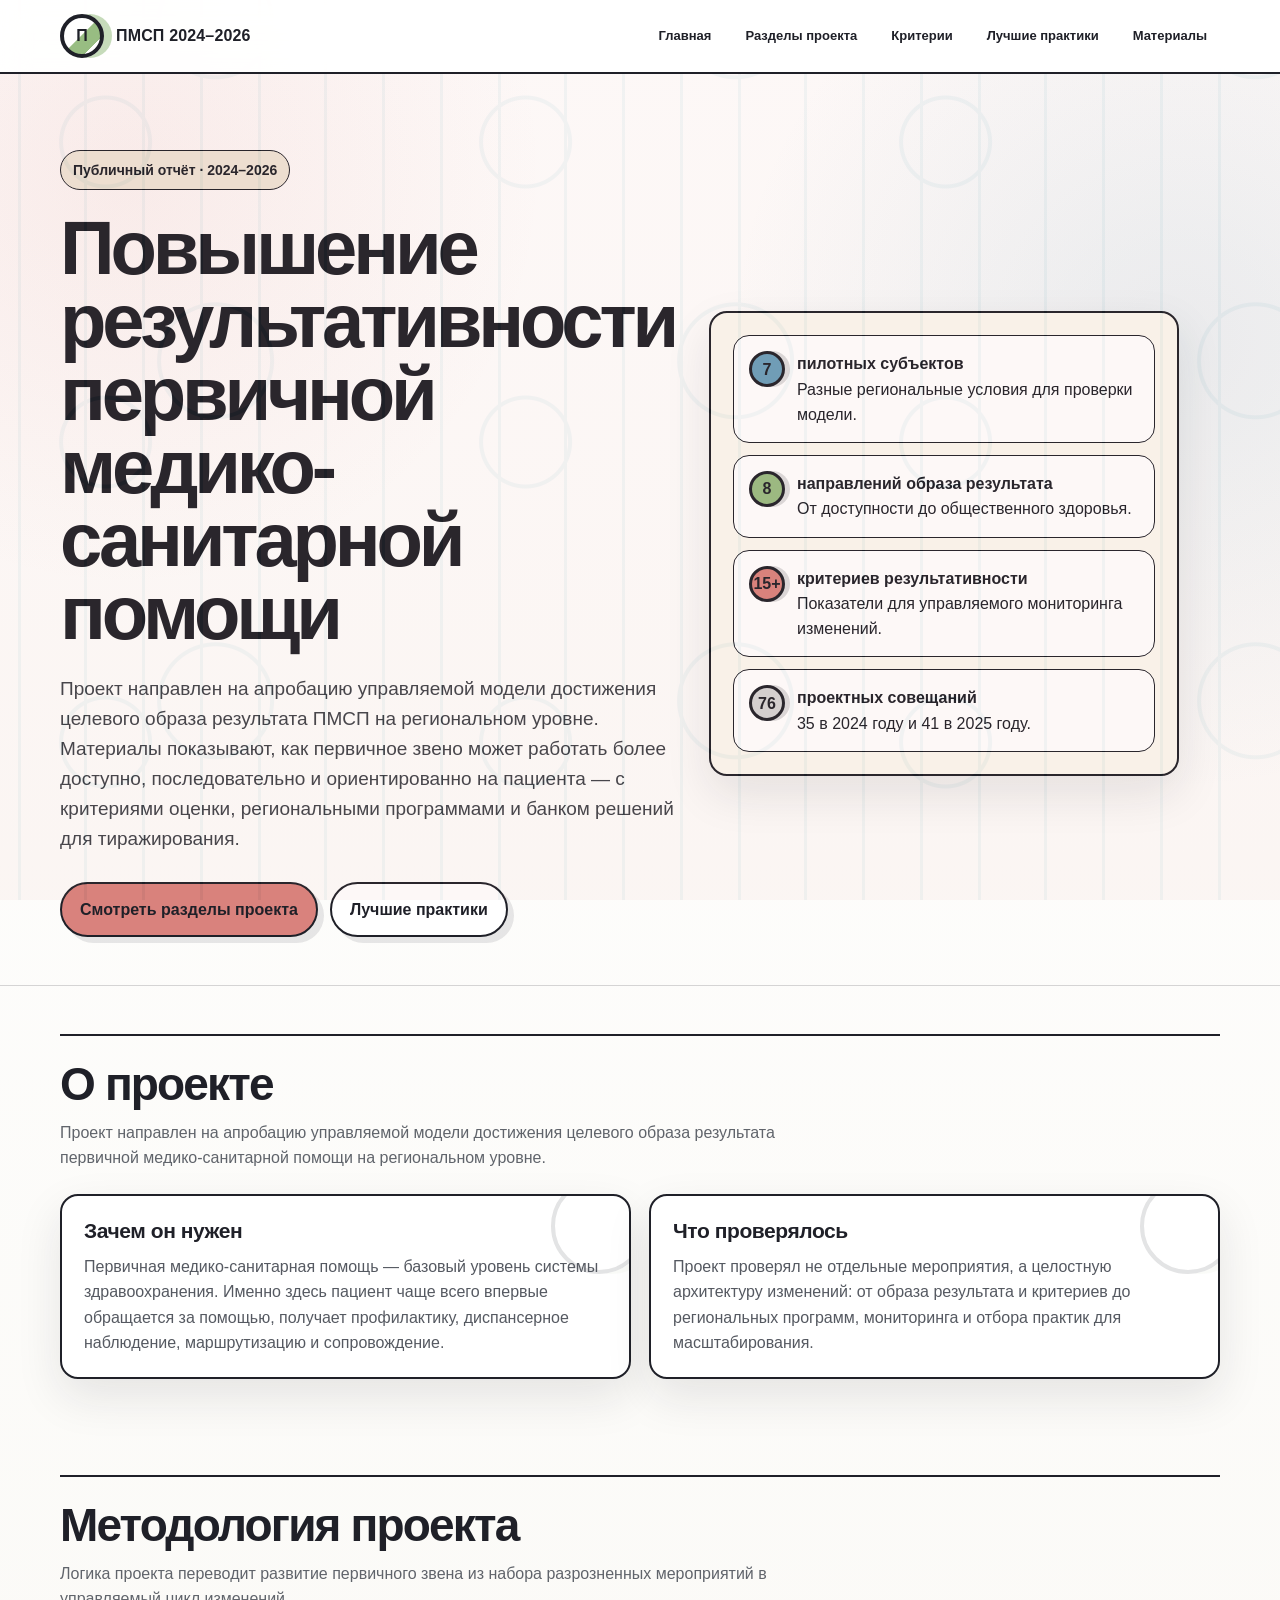
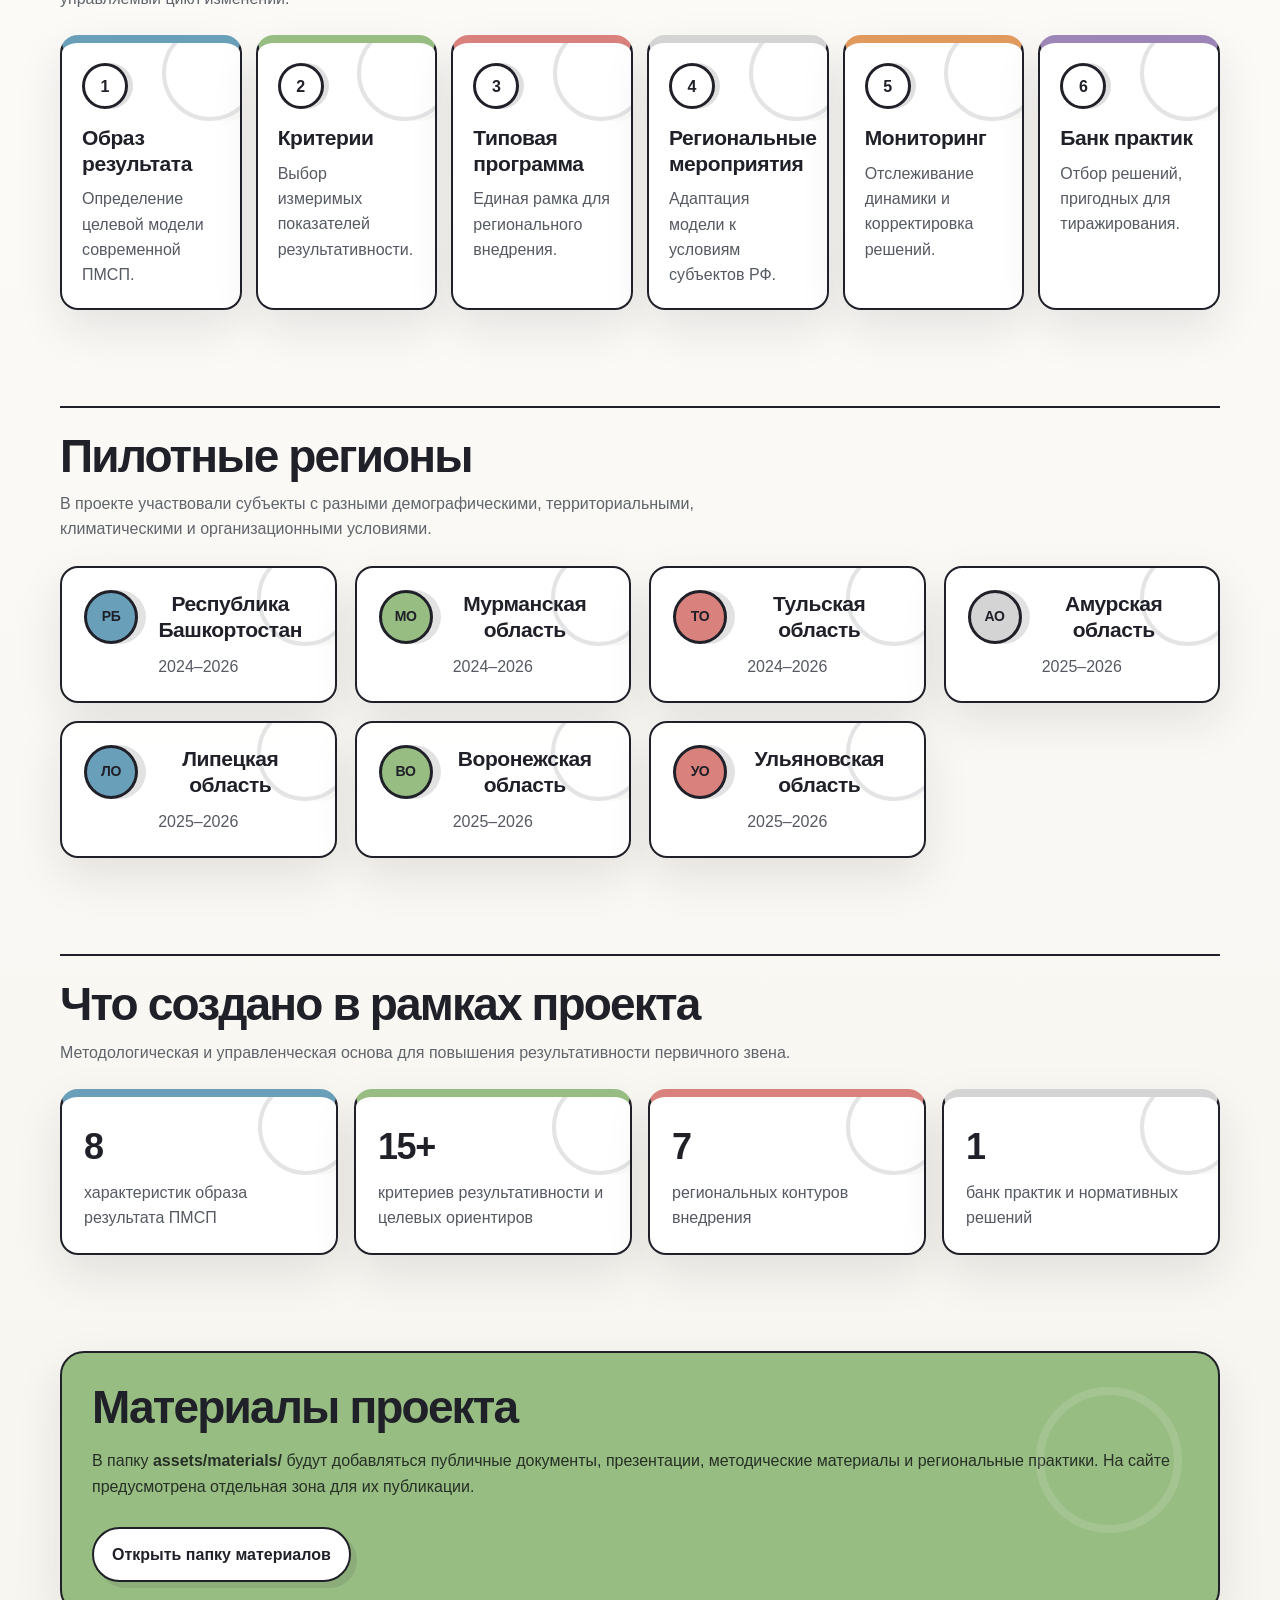
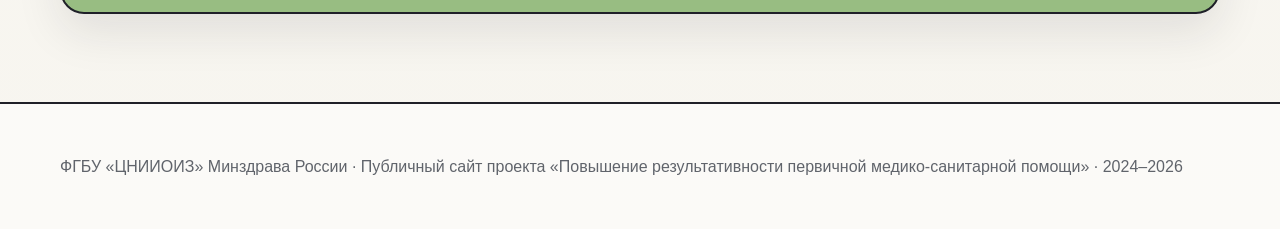
==== index.html @ 2daf894c "Add result image definition page" ====
<!doctype html>
<html lang="ru">
<head>
<meta charset="utf-8">
<meta name="viewport" content="width=device-width, initial-scale=1">
<title>Повышение результативности ПМСП</title>
<link rel="stylesheet" href="style.css?v=20260705-1422">
</head>
<body>
<header class="top"><div class="container nav"><a class="brand" href="index.html"><span>П</span><span>ПМСП 2024–2026</span></a><nav class="menu"><a href="index.html">Главная</a><a href="part1.html">Разделы проекта</a><a href="criteria.html">Критерии</a><a href="best-practices.html">Лучшие практики</a><a href="index.html#materials">Материалы</a></nav></div></header>
<main>
<section class="hero" id="top"><div class="container hero-grid"><div><div class="eyebrow">Публичный отчёт · 2024–2026</div><h1>Повышение результативности первичной медико-санитарной помощи</h1><p class="lead">Проект направлен на апробацию управляемой модели достижения целевого образа результата ПМСП на региональном уровне. Материалы показывают, как первичное звено может работать более доступно, последовательно и ориентированно на пациента — с критериями оценки, региональными программами и банком решений для тиражирования.</p><div class="actions"><a class="btn primary" href="part1.html">Смотреть разделы проекта</a><a class="btn" href="best-practices.html">Лучшие практики</a></div></div><aside class="panel"><ul class="facts"><li><span class="badge">7</span><span><b>пилотных субъектов</b><br>Разные региональные условия для проверки модели.</span></li><li><span class="badge">8</span><span><b>направлений образа результата</b><br>От доступности до общественного здоровья.</span></li><li><span class="badge">15+</span><span><b>критериев результативности</b><br>Показатели для управляемого мониторинга изменений.</span></li><li><span class="badge">76</span><span><b>проектных совещаний</b><br>35 в 2024 году и 41 в 2025 году.</span></li></ul></aside></div></section>
<section id="about"><div class="container"><div class="head"><div><h2>О проекте</h2><p class="sub">Проект направлен на апробацию управляемой модели достижения целевого образа результата первичной медико-санитарной помощи на региональном уровне.</p></div></div><div class="grid two"><article class="card"><h3>Зачем он нужен</h3><p>Первичная медико-санитарная помощь — базовый уровень системы здравоохранения. Именно здесь пациент чаще всего впервые обращается за помощью, получает профилактику, диспансерное наблюдение, маршрутизацию и сопровождение.</p></article><article class="card"><h3>Что проверялось</h3><p>Проект проверял не отдельные мероприятия, а целостную архитектуру изменений: от образа результата и критериев до региональных программ, мониторинга и отбора практик для масштабирования.</p></article></div></div></section>
<section id="method"><div class="container"><div class="head"><div><h2>Методология проекта</h2><p class="sub">Логика проекта переводит развитие первичного звена из набора разрозненных мероприятий в управляемый цикл изменений.</p></div></div><div class="timeline"><a class="card step step-link" href="result-image.html"><h3>Образ результата</h3><p>Определение целевой модели современной ПМСП.</p></a><a class="card step step-link" href="criteria.html"><h3>Критерии</h3><p>Выбор измеримых показателей результативности.</p></a><article class="card step"><h3>Типовая программа</h3><p>Единая рамка для регионального внедрения.</p></article><article class="card step"><h3>Региональные мероприятия</h3><p>Адаптация модели к условиям субъектов РФ.</p></article><article class="card step"><h3>Мониторинг</h3><p>Отслеживание динамики и корректировка решений.</p></article><article class="card step"><h3>Банк практик</h3><p>Отбор решений, пригодных для тиражирования.</p></article></div></div></section>
<section id="regions"><div class="container"><div class="head"><div><h2>Пилотные регионы</h2><p class="sub">В проекте участвовали субъекты с разными демографическими, территориальными, климатическими и организационными условиями.</p></div></div><div class="grid four"><article class="card region"><h3><span class="crest">РБ</span>Республика Башкортостан</h3><p>2024–2026</p></article><article class="card region"><h3><span class="crest">МО</span>Мурманская область</h3><p>2024–2026</p></article><article class="card region"><h3><span class="crest">ТО</span>Тульская область</h3><p>2024–2026</p></article><article class="card region"><h3><span class="crest">АО</span>Амурская область</h3><p>2025–2026</p></article><article class="card region"><h3><span class="crest">ЛО</span>Липецкая область</h3><p>2025–2026</p></article><article class="card region"><h3><span class="crest">ВО</span>Воронежская область</h3><p>2025–2026</p></article><article class="card region"><h3><span class="crest">УО</span>Ульяновская область</h3><p>2025–2026</p></article></div></div></section>
<section id="results"><div class="container"><div class="head"><div><h2>Что создано в рамках проекта</h2><p class="sub">Методологическая и управленческая основа для повышения результативности первичного звена.</p></div></div><div class="kpi"><article class="card"><strong>8</strong><p>характеристик образа результата ПМСП</p></article><article class="card"><strong>15+</strong><p>критериев результативности и целевых ориентиров</p></article><article class="card"><strong>7</strong><p>региональных контуров внедрения</p></article><article class="card"><strong>1</strong><p>банк практик и нормативных решений</p></article></div></div></section>
<section id="materials"><div class="container"><div class="quote"><h2>Материалы проекта</h2><p>В папку <b>assets/materials/</b> будут добавляться публичные документы, презентации, методические материалы и региональные практики. На сайте предусмотрена отдельная зона для их публикации.</p><div class="actions"><a class="btn" href="assets/materials/">Открыть папку материалов</a></div></div></div></section>
</main>
<footer class="footer"><div class="container">ФГБУ «ЦНИИОИЗ» Минздрава России · Публичный сайт проекта «Повышение результативности первичной медико-санитарной помощи» · 2024–2026</div></footer>
</body>
</html>
---- style.css ----
:root{
  /* Брендбук ЦНИИОИЗ: светлая база, черный текст, акценты красный/синий/зеленый + доп. теплые цвета */
  --bg:#f7f5ef;
  --paper:#ffffff;
  --paper-warm:#fbf8f0;
  --ink:#1f2028;
  --muted:#60646b;
  --line:#1f2028;
  --soft-line:#dfd9cd;
  --red:#d9827d;
  --blue:#6a9fba;
  --green:#98bd82;
  --yellow:#e7c85c;
  --orange:#e09a5d;
  --violet:#9c85b7;
  --beige:#efe4d6;
  --gray:#d4d4d4;
  --shadow:0 18px 46px rgba(31,32,40,.10);
  --r:18px;
  --max:1160px;
}

*{box-sizing:border-box}
html{scroll-behavior:smooth}
body{
  margin:0;
  font:16px/1.58 Montserrat,Inter,Segoe UI,Roboto,Arial,sans-serif;
  color:var(--ink);
  background:
    radial-gradient(circle at 92% 10%, rgba(106,159,186,.13), transparent 28rem),
    radial-gradient(circle at 10% 5%, rgba(217,130,125,.10), transparent 26rem),
    linear-gradient(180deg,#fff 0%,var(--bg) 100%);
}

/* Фирменный паттерн: контурные элементы, вертикальные линии, цветная подложка без заливочных иконок */
body:before{
  content:"";
  position:fixed;
  inset:0;
  pointer-events:none;
  opacity:.06;
  background-image:
    repeating-linear-gradient(90deg, transparent 0 44px, var(--ink) 44px 47px, transparent 47px 58px),
    radial-gradient(circle at 18% 24%, transparent 0 42px, var(--ink) 43px 46px, transparent 47px),
    radial-gradient(circle at 78% 62%, transparent 0 54px, var(--ink) 55px 58px, transparent 59px),
    linear-gradient(var(--red),var(--red)),
    linear-gradient(var(--blue),var(--blue)),
    linear-gradient(var(--green),var(--green));
  background-size:240px 160px,420px 300px,520px 340px,96px 96px,120px 120px,100px 100px;
  background-position:40px 30px,30px 70px,330px 150px,12% 18%,82% 20%,72% 78%;
  background-repeat:repeat;
}

a{color:inherit;text-decoration:none}
.container{width:min(var(--max),calc(100% - 32px));margin:auto}

.top{
  position:sticky;
  top:0;
  z-index:10;
  background:rgba(255,255,255,.94);
  backdrop-filter:blur(14px);
  border-bottom:2px solid var(--ink);
}
.nav{display:flex;align-items:center;justify-content:space-between;gap:18px;padding:14px 0}
.brand{display:flex;align-items:center;gap:12px;font-weight:800;letter-spacing:.01em;text-transform:uppercase}
.brand span:first-child{
  width:44px;height:44px;
  border:4px solid var(--ink);
  border-radius:50%;
  background:linear-gradient(135deg,transparent 48%,var(--green) 49% 78%,transparent 79%);
  color:var(--ink);
  display:grid;place-items:center;
  font-weight:900;
  box-shadow:8px 0 0 rgba(152,189,130,.55);
}
.menu{display:flex;gap:8px;flex-wrap:wrap;justify-content:flex-end}
.menu a{
  font-size:13px;
  color:var(--ink);
  padding:9px 12px;
  border-radius:999px;
  border:1.5px solid transparent;
  font-weight:700;
}
.menu a:hover,.menu a.active{border-color:var(--ink);background:var(--beige)}

.hero{padding:76px 0 48px;border-bottom:1.5px solid rgba(31,32,40,.18)}
.hero-grid{display:grid;grid-template-columns:1.08fr .92fr;gap:34px;align-items:center}
.eyebrow{
  display:inline-flex;gap:8px;align-items:center;
  background:var(--beige);
  color:var(--ink);
  border:1.5px solid var(--ink);
  border-radius:999px;
  padding:8px 12px;
  font-weight:800;
  font-size:14px;
  margin-bottom:22px;
}
h1{
  font-size:clamp(38px,6vw,76px);
  line-height:.96;
  letter-spacing:-.055em;
  margin:0 0 24px;
  color:var(--ink);
  font-weight:850;
}
h2{
  font-size:clamp(28px,4vw,46px);
  line-height:1.08;
  letter-spacing:-.04em;
  margin:0;
  color:var(--ink);
  font-weight:850;
}
h3{font-size:21px;line-height:1.22;letter-spacing:-.02em;margin:0 0 10px;color:var(--ink);font-weight:800}
.lead{font-size:19px;color:#3f4249;max-width:780px;margin:0}
.sub{color:var(--muted);max-width:760px;margin:10px 0 0}
.actions{display:flex;gap:12px;flex-wrap:wrap;margin-top:28px}
.btn{
  display:inline-flex;align-items:center;justify-content:center;
  border-radius:999px;
  padding:13px 18px;
  font-weight:850;
  border:2px solid var(--ink);
  background:var(--paper);
  color:var(--ink);
  box-shadow:6px 6px 0 rgba(31,32,40,.10);
  transition:.18s ease;
}
.btn.primary{background:var(--red);color:var(--ink);border-color:var(--ink)}
.btn:hover{transform:translate(-1px,-1px);box-shadow:8px 8px 0 rgba(31,32,40,.14)}

.panel,.card{
  background:rgba(255,255,255,.94);
  border:2px solid var(--ink);
  border-radius:var(--r);
  box-shadow:var(--shadow);
}
.panel{padding:22px;background:var(--paper-warm)}
.facts{display:grid;gap:12px;margin:0;padding:0;list-style:none}
.facts li{
  background:var(--paper);
  border:1.5px solid var(--ink);
  border-radius:16px;
  padding:15px;
  display:flex;
  gap:12px;
}
.badge{
  width:36px;height:36px;
  border-radius:50%;
  border:3px solid var(--ink);
  background:var(--blue);
  color:var(--ink);
  font-weight:900;
  display:grid;place-items:center;
  flex:0 0 auto;
  box-shadow:5px 0 0 rgba(31,32,40,.16);
}
.facts li:nth-child(2) .badge{background:var(--green)}
.facts li:nth-child(3) .badge{background:var(--red)}
.facts li:nth-child(4) .badge{background:var(--gray)}

section{padding:48px 0;scroll-margin-top:94px}
.head{
  display:flex;
  justify-content:space-between;
  align-items:end;
  gap:22px;
  margin-bottom:24px;
  border-top:2px solid var(--ink);
  padding-top:24px;
}
.grid{display:grid;gap:18px}
.two{grid-template-columns:repeat(2,1fr)}
.three{grid-template-columns:repeat(3,1fr)}
.four{grid-template-columns:repeat(4,1fr)}
.one{grid-template-columns:1fr}
.card{padding:22px;position:relative;overflow:hidden}
.card:after{
  content:"";
  position:absolute;
  right:-18px;
  top:-18px;
  width:88px;
  height:88px;
  border-radius:50%;
  border:4px solid var(--ink);
  background:transparent;
  box-shadow:12px 0 0 rgba(152,189,130,.42);
  opacity:.12;
}
.card p{margin:0;color:#555961;position:relative;z-index:1}
.card h2,.card h3,.card strong,.card .meta,.card .list{position:relative;z-index:1}

.kpi{display:grid;grid-template-columns:repeat(4,1fr);gap:16px}
.kpi .card{border-top-width:8px;border-top-color:var(--blue)}
.kpi .card:nth-child(2){border-top-color:var(--green)}
.kpi .card:nth-child(3){border-top-color:var(--red)}
.kpi .card:nth-child(4){border-top-color:var(--gray)}
.kpi .card strong{display:block;font-size:36px;letter-spacing:-.04em;color:var(--ink);margin-bottom:4px}

.timeline{counter-reset:s;display:grid;grid-template-columns:repeat(6,1fr);gap:14px}
.step{position:relative;padding:20px;min-height:158px;border-top:8px solid var(--blue)}
.step:nth-child(2){border-top-color:var(--green)}
.step:nth-child(3){border-top-color:var(--red)}
.step:nth-child(4){border-top-color:var(--gray)}
.step:nth-child(5){border-top-color:var(--orange)}
.step:nth-child(6){border-top-color:var(--violet)}
.step:before{
  counter-increment:s;
  content:counter(s);
  width:40px;height:40px;
  border-radius:50%;
  border:3px solid var(--ink);
  background:#fff;
  color:var(--ink);
  font-weight:900;
  display:grid;place-items:center;
  margin-bottom:16px;
  box-shadow:5px 0 0 rgba(31,32,40,.14);
}

.section-card{min-height:255px;display:flex;flex-direction:column;justify-content:space-between}
.num{
  width:42px;height:42px;
  border-radius:50%;
  border:3px solid var(--ink);
  background:var(--blue);
  color:var(--ink);
  font-weight:900;
  display:grid;place-items:center;
  margin-bottom:14px;
  box-shadow:5px 0 0 rgba(31,32,40,.14);
}
.section-card:nth-child(4n+2) .num{background:var(--green)}
.section-card:nth-child(4n+3) .num{background:var(--red)}
.section-card:nth-child(4n+4) .num{background:var(--gray)}

.pill{display:inline-flex;background:var(--beige);color:var(--ink);border-radius:999px;padding:6px 10px;font-size:13px;font-weight:800;margin-bottom:12px;border:1.5px solid var(--ink)}
.region{text-align:center;border-radius:18px}
.crest{
  width:72px;height:72px;margin:0 auto 12px;
  border-radius:50%;
  background:#fff;
  border:3px solid var(--ink);
  display:grid;place-items:center;
  font-weight:900;color:var(--ink);
  box-shadow:8px 0 0 rgba(31,32,40,.13);
}
.region:nth-child(4n+1) .crest{background:var(--blue)}
.region:nth-child(4n+2) .crest{background:var(--green)}
.region:nth-child(4n+3) .crest{background:var(--red)}
.region:nth-child(4n+4) .crest{background:var(--gray)}

.practice{border-left:8px solid var(--blue)}
.practice:nth-child(4n+2){border-left-color:var(--green)}
.practice:nth-child(4n+3){border-left-color:var(--red)}
.practice:nth-child(4n+4){border-left-color:var(--gray)}
.practice .meta{color:var(--ink);font-weight:850;margin-bottom:8px;text-transform:uppercase;font-size:13px;letter-spacing:.03em}
.list{margin:14px 0 0;padding:0;list-style:none;display:grid;gap:9px}
.list li{position:relative;padding-left:24px;color:#42464d}
.list li:before{
  content:"";
  position:absolute;left:0;top:.55em;
  width:10px;height:10px;
  border:2px solid var(--ink);
  border-radius:999px;
  background:var(--blue);
  box-shadow:3px 0 0 rgba(31,32,40,.10);
}
.list li:nth-child(4n+2):before{background:var(--green)}
.list li:nth-child(4n+3):before{background:var(--red)}
.list li:nth-child(4n+4):before{background:var(--yellow)}
.quote{
  background:var(--green);
  color:white;
  border-radius:24px;
  padding:30px;
  box-shadow:var(--shadow);
  border:2px solid var(--ink);
  position:relative;
  overflow:hidden;
}
.quote:after{
  content:"";
  position:absolute;
  right:36px;
  top:34px;
  width:130px;
  height:130px;
  border-radius:50%;
  border:8px solid #fff;
  opacity:.12;
  box-shadow:30px 0 0 var(--green);
}
.quote h2{color:var(--ink)}.quote p{color:#263026}.quote .btn{background:#fff;color:var(--ink)}
.footer{padding:50px 0;color:var(--muted);border-top:2px solid var(--ink);margin-top:40px;background:rgba(255,255,255,.54)}
.materials{border-style:dashed;background:rgba(255,255,255,.82)}

@media(max-width:980px){
  .hero-grid,.two,.three,.four{grid-template-columns:1fr 1fr}
  .kpi{grid-template-columns:1fr 1fr}
  .timeline{grid-template-columns:1fr 1fr 1fr}
  .menu{display:none}
}
@media(max-width:640px){
  .container{width:min(100% - 24px,var(--max))}
  .hero{padding:40px 0 24px}
  .hero-grid,.two,.three,.four,.kpi,.timeline{grid-template-columns:1fr}
  .card,.panel{border-radius:16px;padding:18px}
  .head{display:block}
  .btn{width:100%}
  .crest{width:64px;height:64px}
}

/* Страницы разделов проекта */
.section-toc h3{margin-bottom:14px}
.section-toc .list a{text-decoration:underline;text-decoration-thickness:1px;text-underline-offset:3px}
.section-page-hero .panel{align-self:stretch}
.metric-card .num{margin-bottom:16px}
a.section-card{display:flex;color:inherit;transition:.18s ease}
a.section-card:hover{transform:translate(-2px,-2px);box-shadow:10px 10px 0 rgba(31,32,40,.12), var(--shadow)}
a.section-card:focus-visible,.btn:focus-visible,.menu a:focus-visible{outline:4px solid var(--blue);outline-offset:3px}

.section-page-hero .hero-grid{grid-template-columns:1fr}
.region h3{display:flex;align-items:center;justify-content:center;gap:10px}.region .crest{margin:0 0 0 0;width:54px;height:54px;font-size:14px;flex:0 0 auto}.region p{clear:both}


.step-link,.metric-link{color:inherit;text-decoration:none;display:block}
.step-link:hover,.metric-link:hover{transform:translate(-2px,-2px);box-shadow:10px 10px 0 rgba(31,32,40,.12), var(--shadow)}
.step-link:focus-visible,.metric-link:focus-visible{outline:4px solid var(--blue);outline-offset:3px}
.criteria-index{list-style:none;margin:0;padding:0;display:grid;gap:10px}
.criteria-index a{display:flex;gap:12px;align-items:flex-start;color:var(--ink);text-decoration:none;border:1.5px solid var(--ink);border-radius:14px;padding:12px 14px;background:rgba(255,255,255,.66)}
.criteria-index a:hover{background:var(--paper-warm)}
.criteria-index span,.method-num{display:inline-grid;place-items:center;min-width:48px;height:34px;border:2px solid var(--ink);border-radius:999px;background:var(--blue);font-weight:900;color:var(--ink)}
.method-card{scroll-margin-top:104px}
.method-card h3{padding-right:90px}
.method-card dl{display:grid;gap:10px;margin:16px 0 0;position:relative;z-index:1}
.method-card dt{font-weight:900;color:var(--ink)}
.method-card dd{margin:0;color:#555961}
.method-note{margin-top:16px;padding:14px;border:1.5px dashed var(--ink);border-radius:14px;background:rgba(255,255,255,.62);color:#555961;position:relative;z-index:1}

.measure-list{display:grid;gap:12px}
.measure{--measure-color:var(--blue);border:1.5px solid rgba(32,37,45,.16);border-radius:18px;background:rgba(255,255,255,.82);overflow:hidden;box-shadow:0 8px 22px rgba(31,32,40,.05)}
.measure:nth-child(6n+1){--measure-color:var(--blue)}
.measure:nth-child(6n+2){--measure-color:var(--green)}
.measure:nth-child(6n+3){--measure-color:var(--red)}
.measure:nth-child(6n+4){--measure-color:var(--yellow)}
.measure:nth-child(6n+5){--measure-color:var(--orange)}
.measure:nth-child(6n+6){--measure-color:var(--violet)}
.measure summary{cursor:pointer;list-style:none;display:block;padding:18px 56px 18px 22px;font-weight:950;font-size:18px;line-height:1.35;color:#20252d;position:relative;background:linear-gradient(90deg,color-mix(in srgb,var(--measure-color) 18%,transparent),rgba(255,255,255,0) 72%)}
.measure summary::marker{content:""}
.measure summary::-webkit-details-marker{display:none}
.measure summary:after{content:"+";position:absolute;right:18px;top:50%;transform:translateY(-50%);width:28px;height:28px;border:2px solid var(--ink);border-radius:999px;background:var(--measure-color);color:var(--ink);display:grid;place-items:center;font-weight:950;line-height:1}
.measure[open] summary:after{content:"−"}
.measure .list{padding:2px 18px 18px 34px;margin-top:0;gap:10px}
.measure .list li{padding-left:34px}
.measure .list li:before{content:"";left:0;top:.48em;width:12px;height:12px;border-radius:999px;background:var(--measure-color);border:2px solid var(--ink);box-shadow:3px 0 0 rgba(31,32,40,.10)}
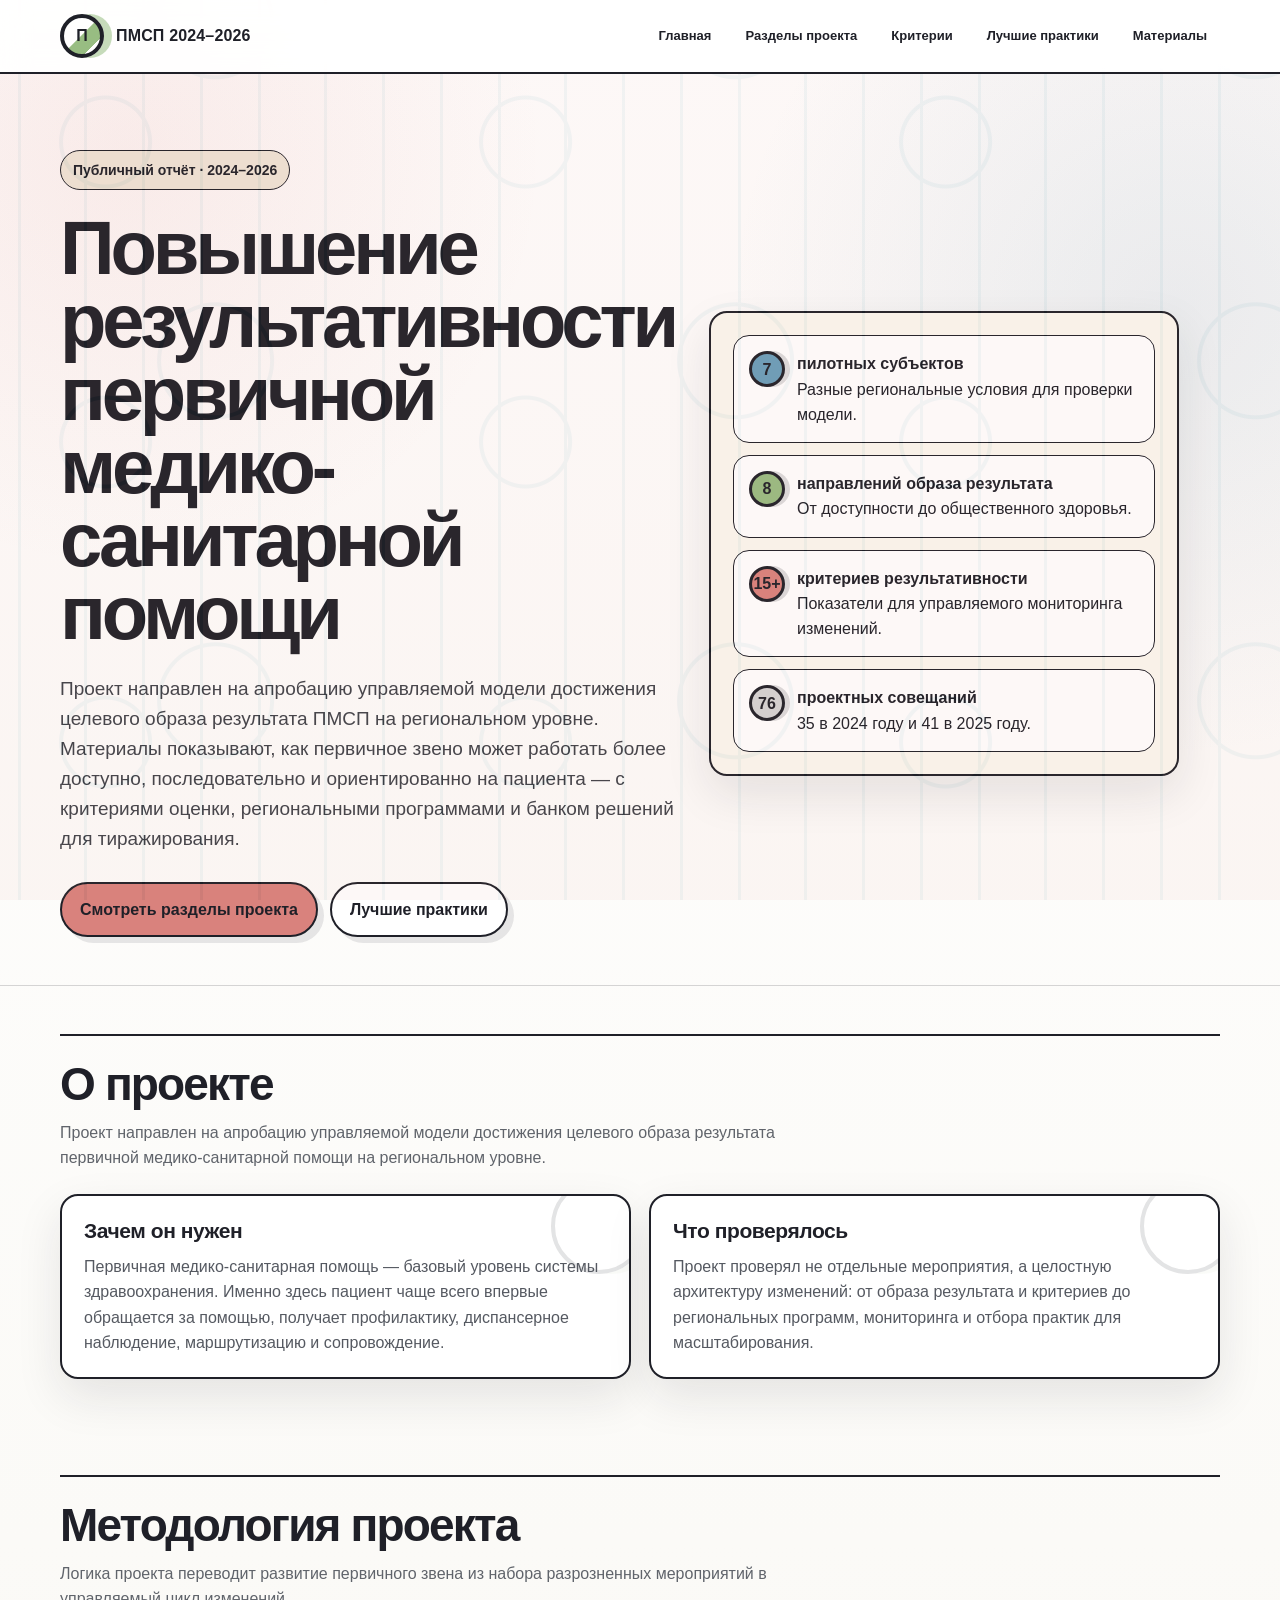
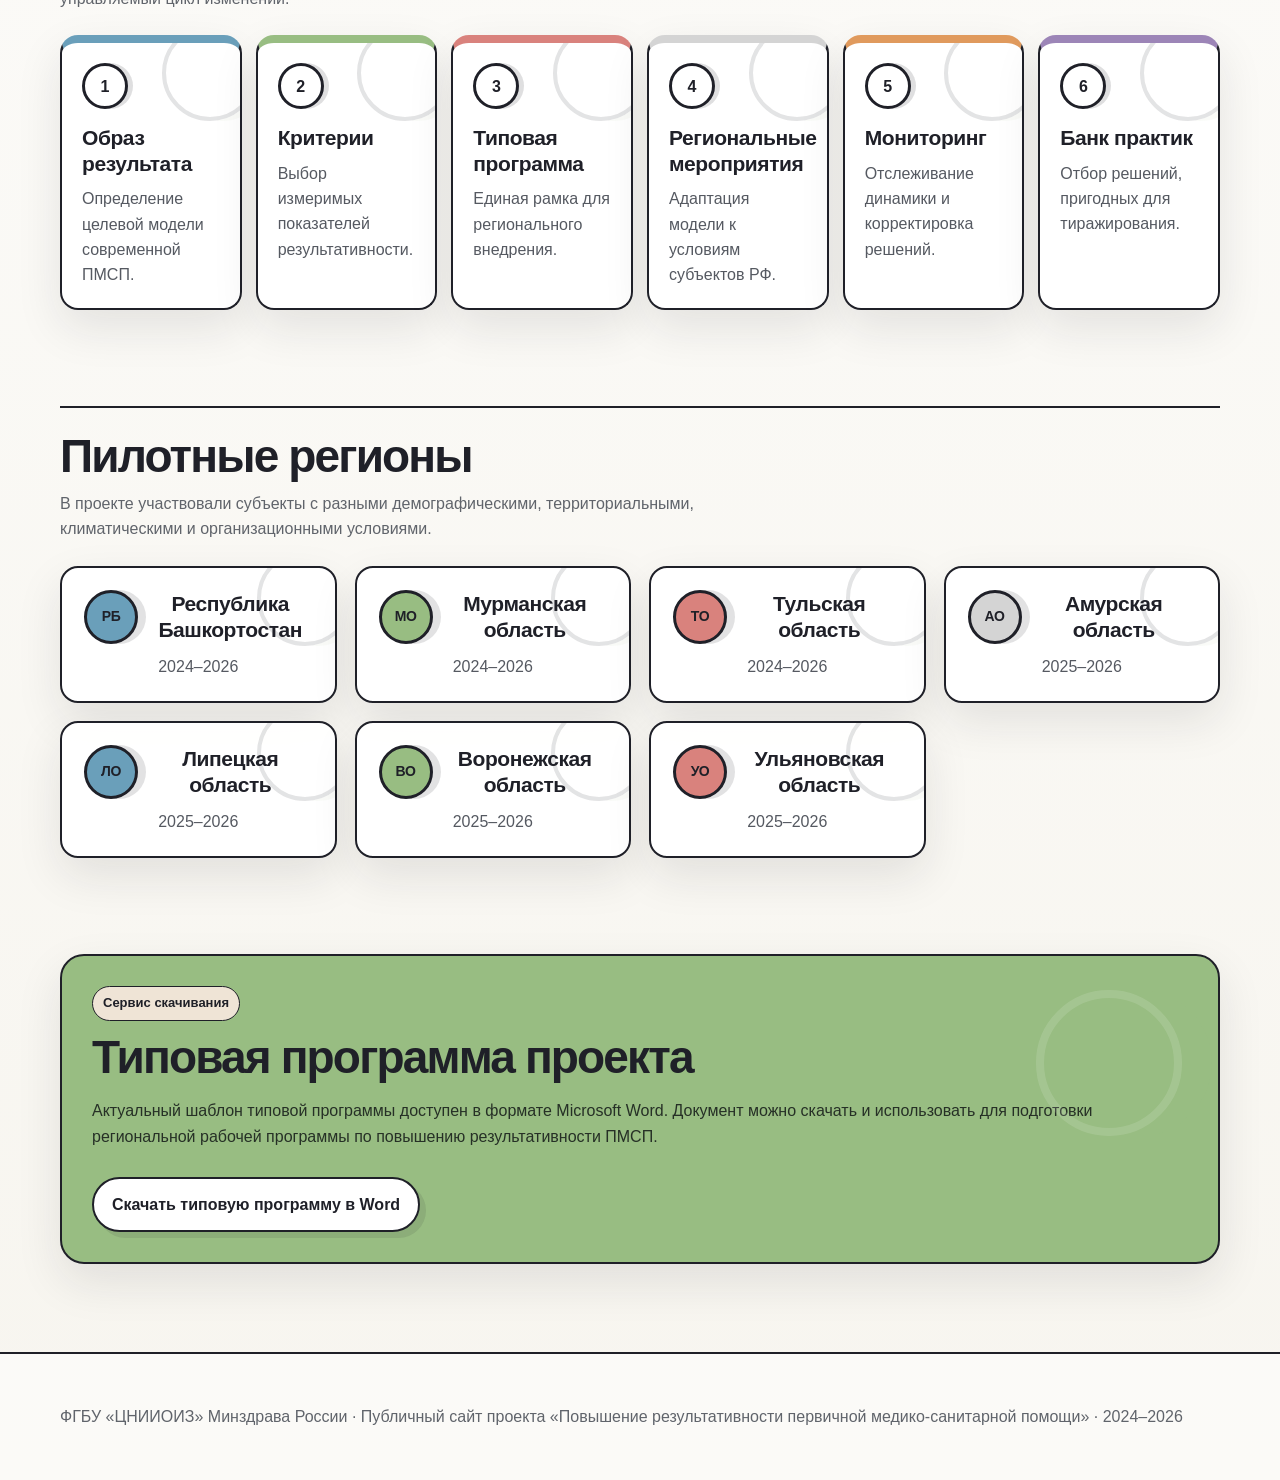
==== commit 4e9a975b: "Move typical program download to main page" ====
--- a/index.html
+++ b/index.html
@@ -11,10 +11,9 @@
 <main>
 <section class="hero" id="top"><div class="container hero-grid"><div><div class="eyebrow">Публичный отчёт · 2024–2026</div><h1>Повышение результативности первичной медико-санитарной помощи</h1><p class="lead">Проект направлен на апробацию управляемой модели достижения целевого образа результата ПМСП на региональном уровне. Материалы показывают, как первичное звено может работать более доступно, последовательно и ориентированно на пациента — с критериями оценки, региональными программами и банком решений для тиражирования.</p><div class="actions"><a class="btn primary" href="part1.html">Смотреть разделы проекта</a><a class="btn" href="best-practices.html">Лучшие практики</a></div></div><aside class="panel"><ul class="facts"><li><span class="badge">7</span><span><b>пилотных субъектов</b><br>Разные региональные условия для проверки модели.</span></li><li><span class="badge">8</span><span><b>направлений образа результата</b><br>От доступности до общественного здоровья.</span></li><li><span class="badge">15+</span><span><b>критериев результативности</b><br>Показатели для управляемого мониторинга изменений.</span></li><li><span class="badge">76</span><span><b>проектных совещаний</b><br>35 в 2024 году и 41 в 2025 году.</span></li></ul></aside></div></section>
 <section id="about"><div class="container"><div class="head"><div><h2>О проекте</h2><p class="sub">Проект направлен на апробацию управляемой модели достижения целевого образа результата первичной медико-санитарной помощи на региональном уровне.</p></div></div><div class="grid two"><article class="card"><h3>Зачем он нужен</h3><p>Первичная медико-санитарная помощь — базовый уровень системы здравоохранения. Именно здесь пациент чаще всего впервые обращается за помощью, получает профилактику, диспансерное наблюдение, маршрутизацию и сопровождение.</p></article><article class="card"><h3>Что проверялось</h3><p>Проект проверял не отдельные мероприятия, а целостную архитектуру изменений: от образа результата и критериев до региональных программ, мониторинга и отбора практик для масштабирования.</p></article></div></div></section>
-<section id="method"><div class="container"><div class="head"><div><h2>Методология проекта</h2><p class="sub">Логика проекта переводит развитие первичного звена из набора разрозненных мероприятий в управляемый цикл изменений.</p></div></div><div class="timeline"><a class="card step step-link" href="result-image.html"><h3>Образ результата</h3><p>Определение целевой модели современной ПМСП.</p></a><a class="card step step-link" href="criteria.html"><h3>Критерии</h3><p>Выбор измеримых показателей результативности.</p></a><article class="card step"><h3>Типовая программа</h3><p>Единая рамка для регионального внедрения.</p></article><article class="card step"><h3>Региональные мероприятия</h3><p>Адаптация модели к условиям субъектов РФ.</p></article><article class="card step"><h3>Мониторинг</h3><p>Отслеживание динамики и корректировка решений.</p></article><article class="card step"><h3>Банк практик</h3><p>Отбор решений, пригодных для тиражирования.</p></article></div></div></section>
+<section id="method"><div class="container"><div class="head"><div><h2>Методология проекта</h2><p class="sub">Логика проекта переводит развитие первичного звена из набора разрозненных мероприятий в управляемый цикл изменений.</p></div></div><div class="timeline"><a class="card step step-link" href="result-image.html#characteristics"><h3>Образ результата</h3><p>Определение целевой модели современной ПМСП.</p></a><a class="card step step-link" href="criteria.html"><h3>Критерии</h3><p>Выбор измеримых показателей результативности.</p></a><a class="card step step-link" href="index.html#materials"><h3>Типовая программа</h3><p>Единая рамка для регионального внедрения.</p></a><article class="card step"><h3>Региональные мероприятия</h3><p>Адаптация модели к условиям субъектов РФ.</p></article><article class="card step"><h3>Мониторинг</h3><p>Отслеживание динамики и корректировка решений.</p></article><article class="card step"><h3>Банк практик</h3><p>Отбор решений, пригодных для тиражирования.</p></article></div></div></section>
 <section id="regions"><div class="container"><div class="head"><div><h2>Пилотные регионы</h2><p class="sub">В проекте участвовали субъекты с разными демографическими, территориальными, климатическими и организационными условиями.</p></div></div><div class="grid four"><article class="card region"><h3><span class="crest">РБ</span>Республика Башкортостан</h3><p>2024–2026</p></article><article class="card region"><h3><span class="crest">МО</span>Мурманская область</h3><p>2024–2026</p></article><article class="card region"><h3><span class="crest">ТО</span>Тульская область</h3><p>2024–2026</p></article><article class="card region"><h3><span class="crest">АО</span>Амурская область</h3><p>2025–2026</p></article><article class="card region"><h3><span class="crest">ЛО</span>Липецкая область</h3><p>2025–2026</p></article><article class="card region"><h3><span class="crest">ВО</span>Воронежская область</h3><p>2025–2026</p></article><article class="card region"><h3><span class="crest">УО</span>Ульяновская область</h3><p>2025–2026</p></article></div></div></section>
-<section id="results"><div class="container"><div class="head"><div><h2>Что создано в рамках проекта</h2><p class="sub">Методологическая и управленческая основа для повышения результативности первичного звена.</p></div></div><div class="kpi"><article class="card"><strong>8</strong><p>характеристик образа результата ПМСП</p></article><article class="card"><strong>15+</strong><p>критериев результативности и целевых ориентиров</p></article><article class="card"><strong>7</strong><p>региональных контуров внедрения</p></article><article class="card"><strong>1</strong><p>банк практик и нормативных решений</p></article></div></div></section>
-<section id="materials"><div class="container"><div class="quote"><h2>Материалы проекта</h2><p>В папку <b>assets/materials/</b> будут добавляться публичные документы, презентации, методические материалы и региональные практики. На сайте предусмотрена отдельная зона для их публикации.</p><div class="actions"><a class="btn" href="assets/materials/">Открыть папку материалов</a></div></div></div></section>
+<section id="materials"><div class="container"><div class="quote"><span class="pill">Сервис скачивания</span><h2>Типовая программа проекта</h2><p>Актуальный шаблон типовой программы доступен в формате Microsoft Word. Документ можно скачать и использовать для подготовки региональной рабочей программы по повышению результативности ПМСП.</p><div class="actions"><a class="btn primary" href="assets/materials/tipovaya-programma-pmsp.docx" download>Скачать типовую программу в Word</a></div></div></div></section>
 </main>
 <footer class="footer"><div class="container">ФГБУ «ЦНИИОИЗ» Минздрава России · Публичный сайт проекта «Повышение результативности первичной медико-санитарной помощи» · 2024–2026</div></footer>
 </body>
--- a/style.css
+++ b/style.css
@@ -359,3 +359,14 @@
 .measure .list{padding:2px 18px 18px 34px;margin-top:0;gap:10px}
 .measure .list li{padding-left:34px}
 .measure .list li:before{content:"";left:0;top:.48em;width:12px;height:12px;border-radius:999px;background:var(--measure-color);border:2px solid var(--ink);box-shadow:3px 0 0 rgba(31,32,40,.10)}
+
+#characteristics .section-card .num{position:absolute;right:18px;top:18px;min-width:42px;height:30px}
+#characteristics .section-card h3{padding-right:54px}
+
+.num-list{margin:14px 0 0;padding-left:24px;display:grid;gap:10px;color:#42464d}
+.num-list li::marker{font-weight:900;color:var(--ink)}
+.table-card{overflow:auto}
+.data-table{width:100%;border-collapse:separate;border-spacing:0;min-width:920px;font-size:14px}
+.data-table th,.data-table td{border:1px solid rgba(31,32,40,.18);padding:10px 12px;vertical-align:top;background:rgba(255,255,255,.74)}
+.data-table th{background:var(--blue);color:var(--ink);font-weight:900;text-align:left}
+.data-table tr td[colspan]{background:var(--paper-warm)}
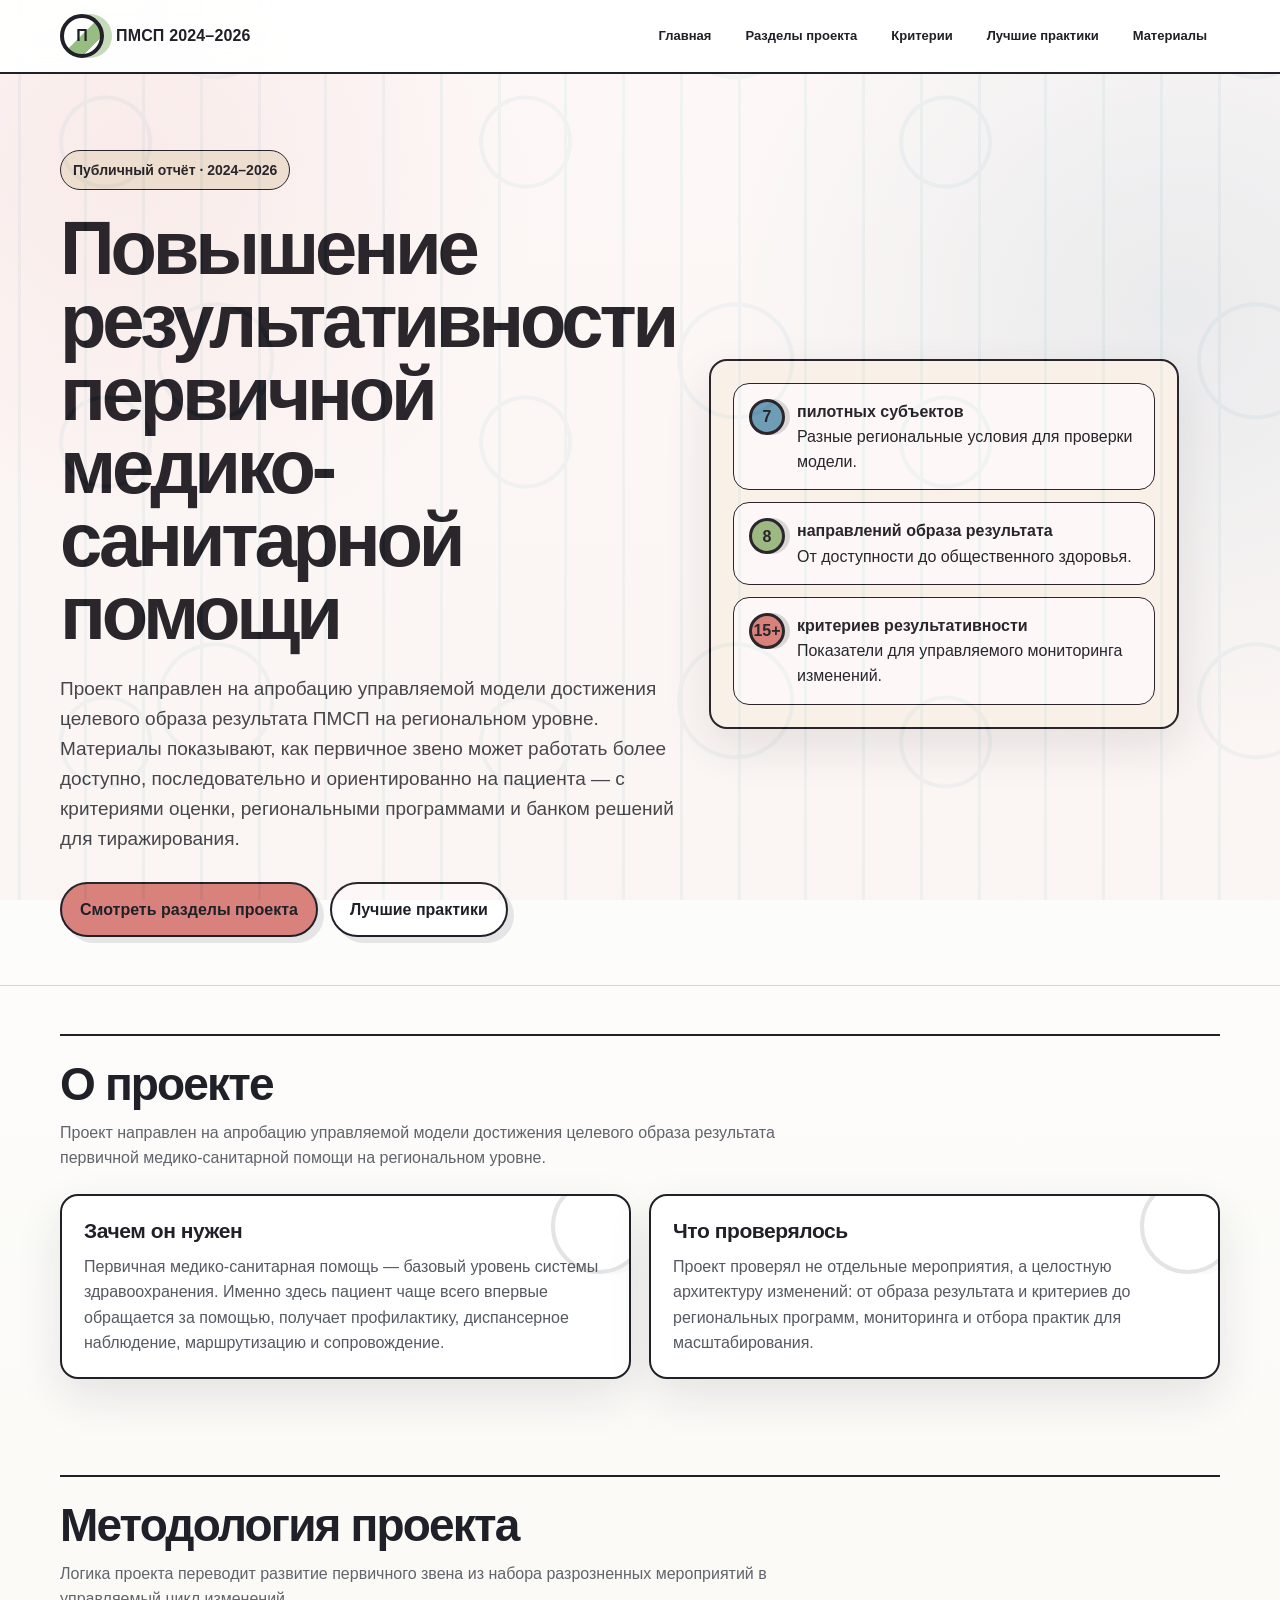
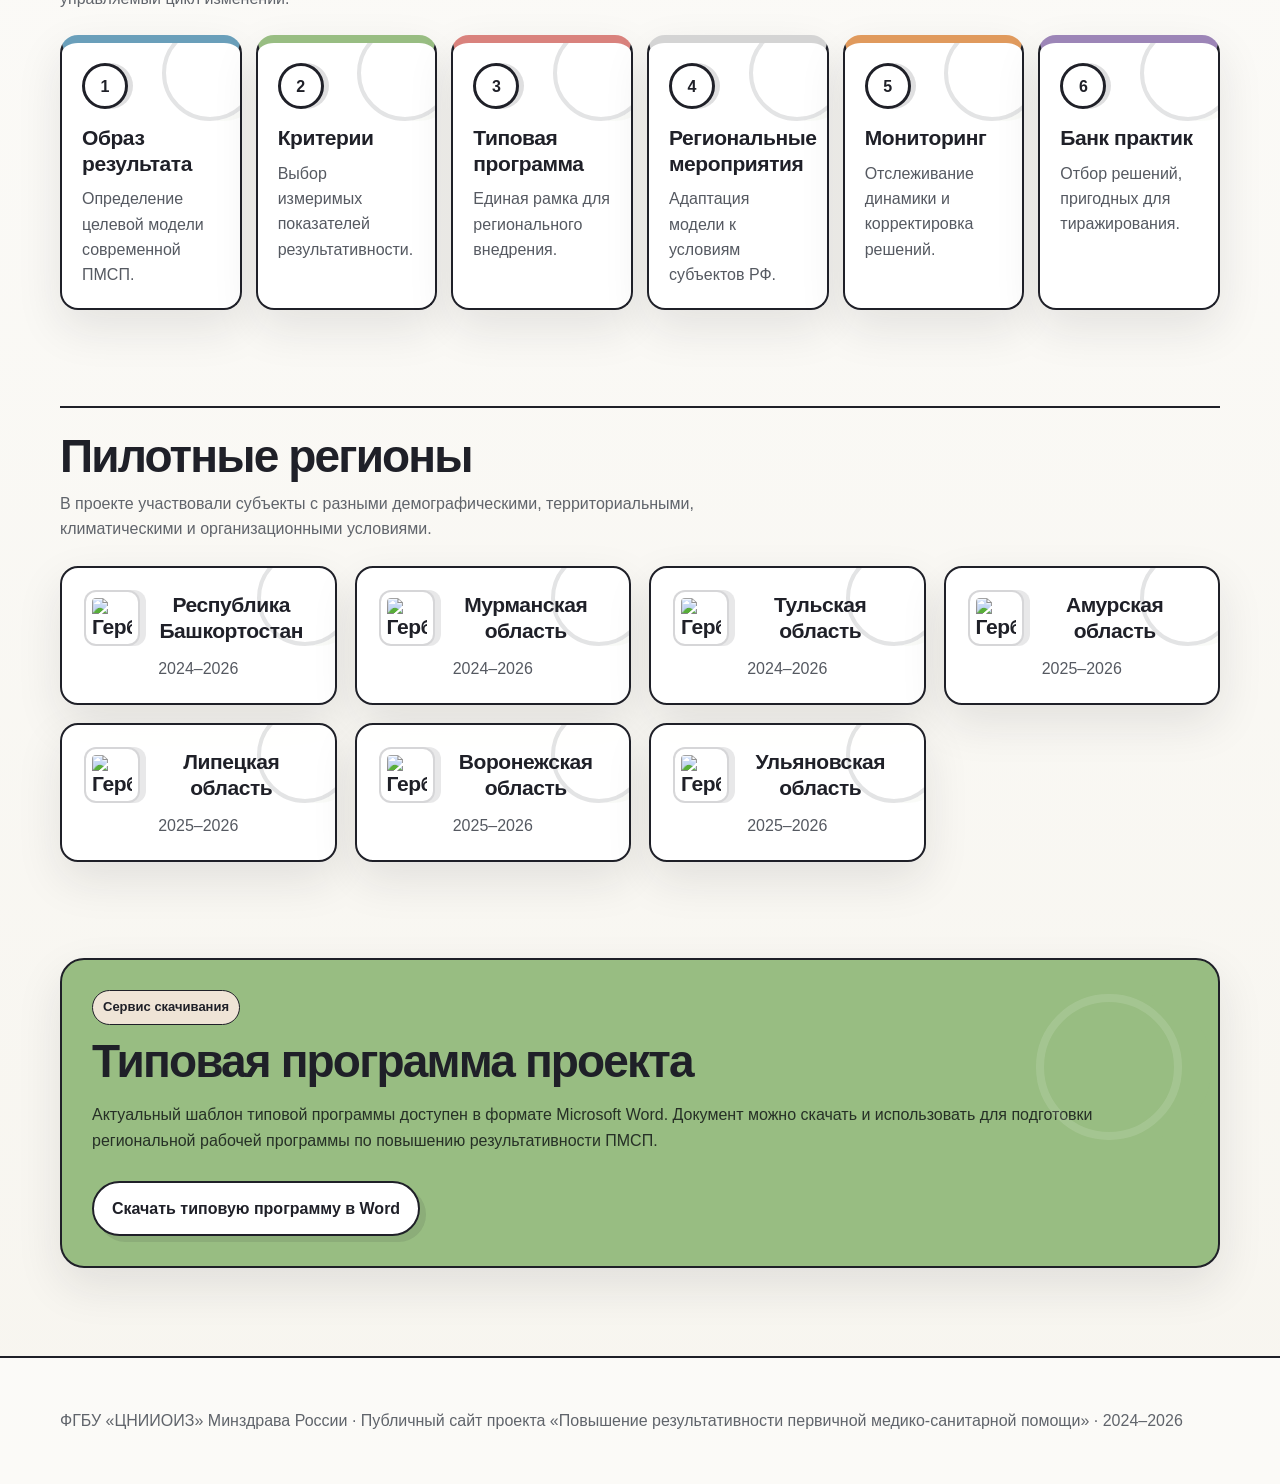
==== commit a6d2e109: "Update main page region cards" ====
--- a/index.html
+++ b/index.html
@@ -9,10 +9,10 @@
 <body>
 <header class="top"><div class="container nav"><a class="brand" href="index.html"><span>П</span><span>ПМСП 2024–2026</span></a><nav class="menu"><a href="index.html">Главная</a><a href="part1.html">Разделы проекта</a><a href="criteria.html">Критерии</a><a href="best-practices.html">Лучшие практики</a><a href="index.html#materials">Материалы</a></nav></div></header>
 <main>
-<section class="hero" id="top"><div class="container hero-grid"><div><div class="eyebrow">Публичный отчёт · 2024–2026</div><h1>Повышение результативности первичной медико-санитарной помощи</h1><p class="lead">Проект направлен на апробацию управляемой модели достижения целевого образа результата ПМСП на региональном уровне. Материалы показывают, как первичное звено может работать более доступно, последовательно и ориентированно на пациента — с критериями оценки, региональными программами и банком решений для тиражирования.</p><div class="actions"><a class="btn primary" href="part1.html">Смотреть разделы проекта</a><a class="btn" href="best-practices.html">Лучшие практики</a></div></div><aside class="panel"><ul class="facts"><li><span class="badge">7</span><span><b>пилотных субъектов</b><br>Разные региональные условия для проверки модели.</span></li><li><span class="badge">8</span><span><b>направлений образа результата</b><br>От доступности до общественного здоровья.</span></li><li><span class="badge">15+</span><span><b>критериев результативности</b><br>Показатели для управляемого мониторинга изменений.</span></li><li><span class="badge">76</span><span><b>проектных совещаний</b><br>35 в 2024 году и 41 в 2025 году.</span></li></ul></aside></div></section>
+<section class="hero" id="top"><div class="container hero-grid"><div><div class="eyebrow">Публичный отчёт · 2024–2026</div><h1>Повышение результативности первичной медико-санитарной помощи</h1><p class="lead">Проект направлен на апробацию управляемой модели достижения целевого образа результата ПМСП на региональном уровне. Материалы показывают, как первичное звено может работать более доступно, последовательно и ориентированно на пациента — с критериями оценки, региональными программами и банком решений для тиражирования.</p><div class="actions"><a class="btn primary" href="part1.html">Смотреть разделы проекта</a><a class="btn" href="best-practices.html">Лучшие практики</a></div></div><aside class="panel"><ul class="facts"><li><span class="badge">7</span><span><b>пилотных субъектов</b><br>Разные региональные условия для проверки модели.</span></li><li><span class="badge">8</span><span><b>направлений образа результата</b><br>От доступности до общественного здоровья.</span></li><li><span class="badge">15+</span><span><b>критериев результативности</b><br>Показатели для управляемого мониторинга изменений.</span></li></ul></aside></div></section>
 <section id="about"><div class="container"><div class="head"><div><h2>О проекте</h2><p class="sub">Проект направлен на апробацию управляемой модели достижения целевого образа результата первичной медико-санитарной помощи на региональном уровне.</p></div></div><div class="grid two"><article class="card"><h3>Зачем он нужен</h3><p>Первичная медико-санитарная помощь — базовый уровень системы здравоохранения. Именно здесь пациент чаще всего впервые обращается за помощью, получает профилактику, диспансерное наблюдение, маршрутизацию и сопровождение.</p></article><article class="card"><h3>Что проверялось</h3><p>Проект проверял не отдельные мероприятия, а целостную архитектуру изменений: от образа результата и критериев до региональных программ, мониторинга и отбора практик для масштабирования.</p></article></div></div></section>
 <section id="method"><div class="container"><div class="head"><div><h2>Методология проекта</h2><p class="sub">Логика проекта переводит развитие первичного звена из набора разрозненных мероприятий в управляемый цикл изменений.</p></div></div><div class="timeline"><a class="card step step-link" href="result-image.html#characteristics"><h3>Образ результата</h3><p>Определение целевой модели современной ПМСП.</p></a><a class="card step step-link" href="criteria.html"><h3>Критерии</h3><p>Выбор измеримых показателей результативности.</p></a><a class="card step step-link" href="index.html#materials"><h3>Типовая программа</h3><p>Единая рамка для регионального внедрения.</p></a><article class="card step"><h3>Региональные мероприятия</h3><p>Адаптация модели к условиям субъектов РФ.</p></article><article class="card step"><h3>Мониторинг</h3><p>Отслеживание динамики и корректировка решений.</p></article><article class="card step"><h3>Банк практик</h3><p>Отбор решений, пригодных для тиражирования.</p></article></div></div></section>
-<section id="regions"><div class="container"><div class="head"><div><h2>Пилотные регионы</h2><p class="sub">В проекте участвовали субъекты с разными демографическими, территориальными, климатическими и организационными условиями.</p></div></div><div class="grid four"><article class="card region"><h3><span class="crest">РБ</span>Республика Башкортостан</h3><p>2024–2026</p></article><article class="card region"><h3><span class="crest">МО</span>Мурманская область</h3><p>2024–2026</p></article><article class="card region"><h3><span class="crest">ТО</span>Тульская область</h3><p>2024–2026</p></article><article class="card region"><h3><span class="crest">АО</span>Амурская область</h3><p>2025–2026</p></article><article class="card region"><h3><span class="crest">ЛО</span>Липецкая область</h3><p>2025–2026</p></article><article class="card region"><h3><span class="crest">ВО</span>Воронежская область</h3><p>2025–2026</p></article><article class="card region"><h3><span class="crest">УО</span>Ульяновская область</h3><p>2025–2026</p></article></div></div></section>
+<section id="regions"><div class="container"><div class="head"><div><h2>Пилотные регионы</h2><p class="sub">В проекте участвовали субъекты с разными демографическими, территориальными, климатическими и организационными условиями.</p></div></div><div class="grid four"><article class="card region"><h3><img class="crest" src="https://commons.wikimedia.org/wiki/Special:FilePath/Coat%20of%20arms%20of%20Bashkortostan.svg" alt="Герб Республики Башкортостан">Республика Башкортостан</h3><p>2024–2026</p></article><article class="card region"><h3><img class="crest" src="https://commons.wikimedia.org/wiki/Special:FilePath/Coat%20of%20arms%20of%20Murmansk%20Oblast.svg" alt="Герб Мурманской области">Мурманская область</h3><p>2024–2026</p></article><article class="card region"><h3><img class="crest" src="https://commons.wikimedia.org/wiki/Special:FilePath/Coat%20of%20arms%20of%20Tula%20Oblast%20(large).svg" alt="Герб Тульской области">Тульская область</h3><p>2024–2026</p></article><article class="card region"><h3><img class="crest" src="https://commons.wikimedia.org/wiki/Special:FilePath/Coat%20of%20Arms%20of%20Amur%20Oblast.svg" alt="Герб Амурской области">Амурская область</h3><p>2025–2026</p></article><article class="card region"><h3><img class="crest" src="https://commons.wikimedia.org/wiki/Special:FilePath/Coat%20of%20Arms%20of%20Lipetsk%20oblast.svg" alt="Герб Липецкой области">Липецкая область</h3><p>2025–2026</p></article><article class="card region"><h3><img class="crest" src="https://commons.wikimedia.org/wiki/Special:FilePath/Coat%20of%20arms%20of%20Voronezh%20Oblast.svg" alt="Герб Воронежской области">Воронежская область</h3><p>2025–2026</p></article><article class="card region"><h3><img class="crest" src="https://commons.wikimedia.org/wiki/Special:FilePath/Coat%20of%20Arms%20of%20Ulyanovsk%20Oblast.png" alt="Герб Ульяновской области">Ульяновская область</h3><p>2025–2026</p></article></div></div></section>
 <section id="materials"><div class="container"><div class="quote"><span class="pill">Сервис скачивания</span><h2>Типовая программа проекта</h2><p>Актуальный шаблон типовой программы доступен в формате Microsoft Word. Документ можно скачать и использовать для подготовки региональной рабочей программы по повышению результативности ПМСП.</p><div class="actions"><a class="btn primary" href="assets/materials/tipovaya-programma-pmsp.docx" download>Скачать типовую программу в Word</a></div></div></div></section>
 </main>
 <footer class="footer"><div class="container">ФГБУ «ЦНИИОИЗ» Минздрава России · Публичный сайт проекта «Повышение результативности первичной медико-санитарной помощи» · 2024–2026</div></footer>
--- a/style.css
+++ b/style.css
@@ -242,18 +242,14 @@
 .pill{display:inline-flex;background:var(--beige);color:var(--ink);border-radius:999px;padding:6px 10px;font-size:13px;font-weight:800;margin-bottom:12px;border:1.5px solid var(--ink)}
 .region{text-align:center;border-radius:18px}
 .crest{
-  width:72px;height:72px;margin:0 auto 12px;
-  border-radius:50%;
+  width:56px;height:56px;margin:0;
+  object-fit:contain;
+  border-radius:12px;
   background:#fff;
-  border:3px solid var(--ink);
-  display:grid;place-items:center;
-  font-weight:900;color:var(--ink);
-  box-shadow:8px 0 0 rgba(31,32,40,.13);
-}
-.region:nth-child(4n+1) .crest{background:var(--blue)}
-.region:nth-child(4n+2) .crest{background:var(--green)}
-.region:nth-child(4n+3) .crest{background:var(--red)}
-.region:nth-child(4n+4) .crest{background:var(--gray)}
+  border:2px solid rgba(31,32,40,.18);
+  padding:6px;
+  box-shadow:6px 0 0 rgba(31,32,40,.10);
+}
 
 .practice{border-left:8px solid var(--blue)}
 .practice:nth-child(4n+2){border-left-color:var(--green)}
@@ -313,7 +309,7 @@
   .card,.panel{border-radius:16px;padding:18px}
   .head{display:block}
   .btn{width:100%}
-  .crest{width:64px;height:64px}
+  .crest{width:52px;height:52px}
 }
 
 /* Страницы разделов проекта */
@@ -326,7 +322,7 @@
 a.section-card:focus-visible,.btn:focus-visible,.menu a:focus-visible{outline:4px solid var(--blue);outline-offset:3px}
 
 .section-page-hero .hero-grid{grid-template-columns:1fr}
-.region h3{display:flex;align-items:center;justify-content:center;gap:10px}.region .crest{margin:0 0 0 0;width:54px;height:54px;font-size:14px;flex:0 0 auto}.region p{clear:both}
+.region h3{display:flex;align-items:center;justify-content:center;gap:10px}.region .crest{flex:0 0 auto}.region p{clear:both}
 
 
 .step-link,.metric-link{color:inherit;text-decoration:none;display:block}
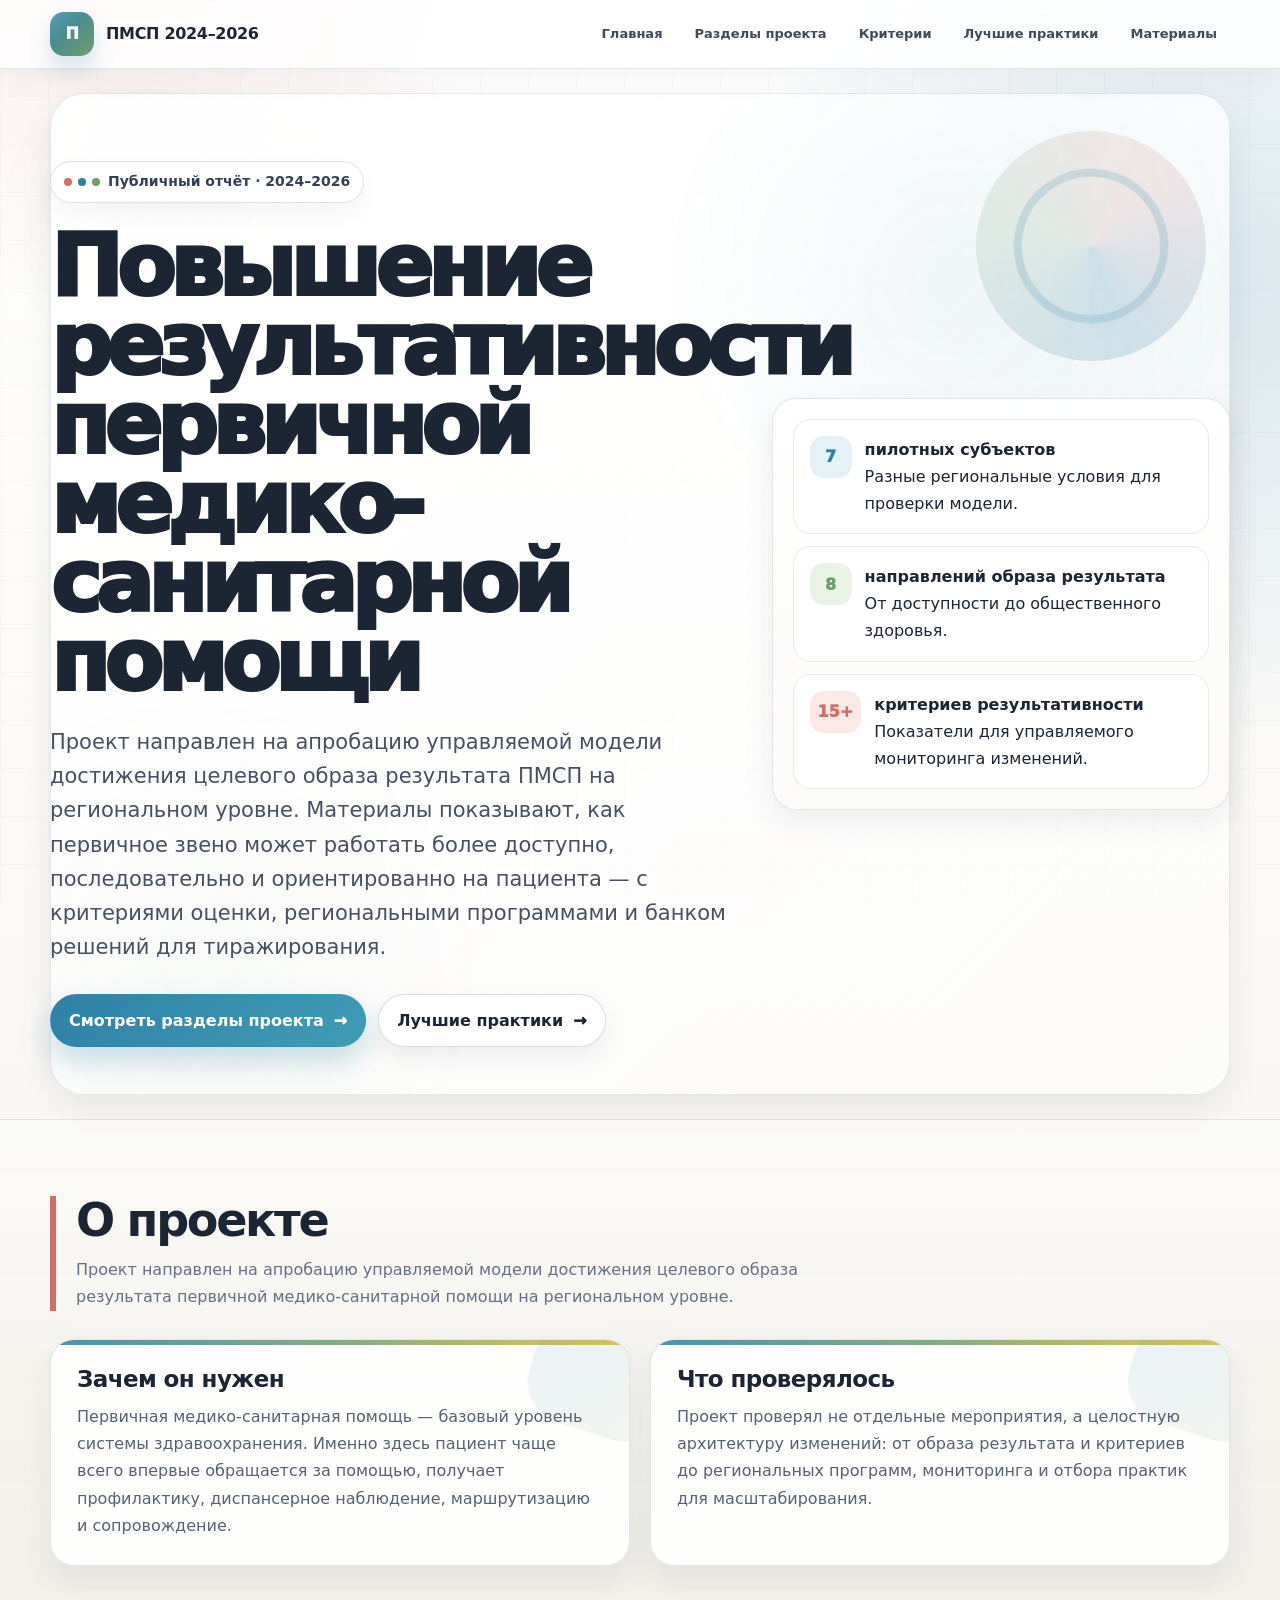
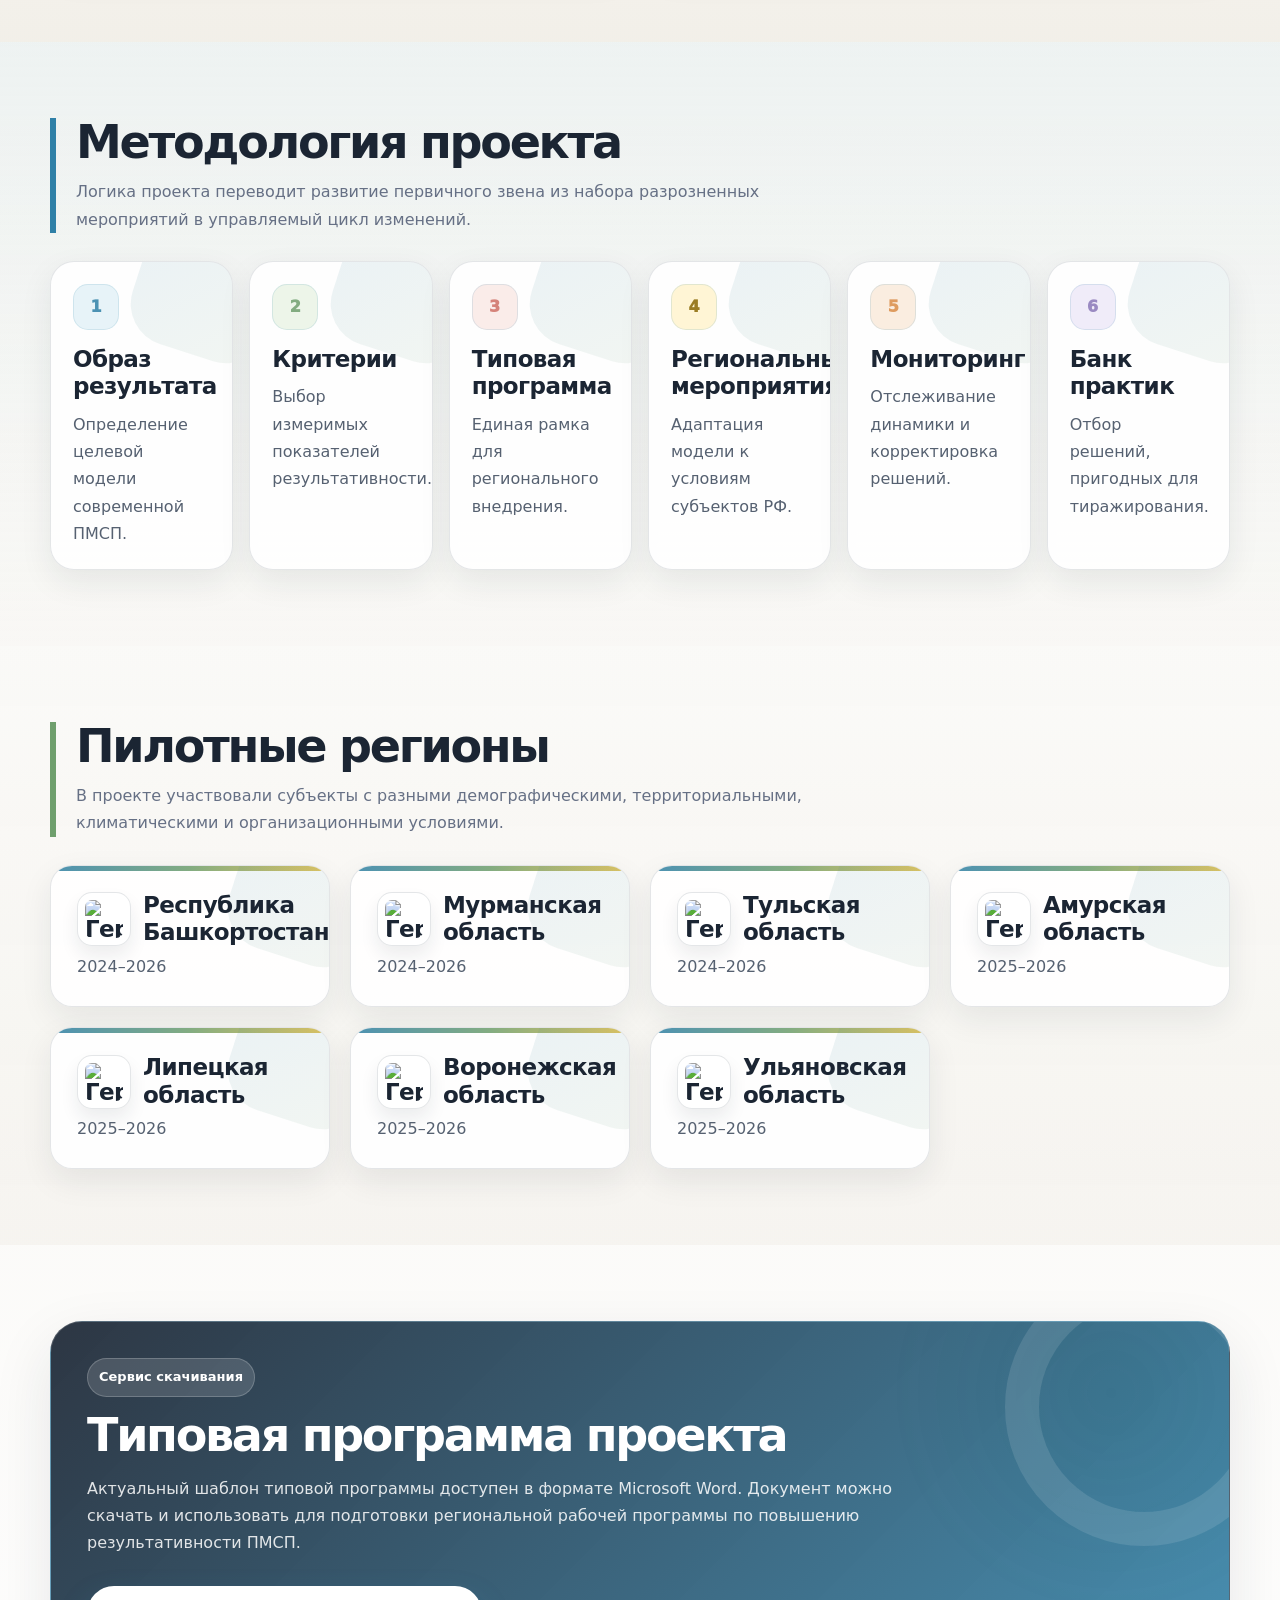
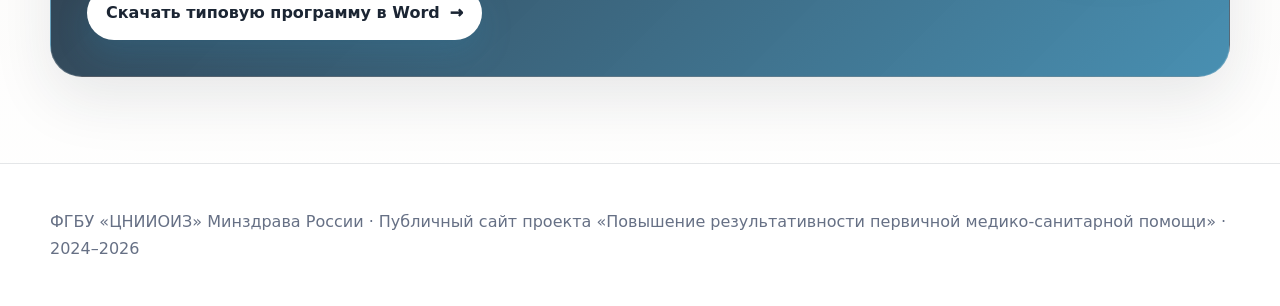
==== commit 0bea9b5a: "Redesign PMSP report layout" ====
--- a/index.html
+++ b/index.html
@@ -4,7 +4,7 @@
 <meta charset="utf-8">
 <meta name="viewport" content="width=device-width, initial-scale=1">
 <title>Повышение результативности ПМСП</title>
-<link rel="stylesheet" href="style.css?v=20260705-1422">
+<link rel="stylesheet" href="style.css?v=20260710-1213">
 </head>
 <body>
 <header class="top"><div class="container nav"><a class="brand" href="index.html"><span>П</span><span>ПМСП 2024–2026</span></a><nav class="menu"><a href="index.html">Главная</a><a href="part1.html">Разделы проекта</a><a href="criteria.html">Критерии</a><a href="best-practices.html">Лучшие практики</a><a href="index.html#materials">Материалы</a></nav></div></header>
--- a/style.css
+++ b/style.css
@@ -1,368 +1,449 @@
 :root{
-  /* Брендбук ЦНИИОИЗ: светлая база, черный текст, акценты красный/синий/зеленый + доп. теплые цвета */
-  --bg:#f7f5ef;
+  --bg:#f5f3ee;
+  --bg-2:#ebe7dd;
   --paper:#ffffff;
-  --paper-warm:#fbf8f0;
-  --ink:#1f2028;
-  --muted:#60646b;
-  --line:#1f2028;
-  --soft-line:#dfd9cd;
-  --red:#d9827d;
-  --blue:#6a9fba;
-  --green:#98bd82;
-  --yellow:#e7c85c;
-  --orange:#e09a5d;
-  --violet:#9c85b7;
-  --beige:#efe4d6;
-  --gray:#d4d4d4;
-  --shadow:0 18px 46px rgba(31,32,40,.10);
-  --r:18px;
-  --max:1160px;
+  --paper-soft:#fbfaf6;
+  --ink:#1b2533;
+  --muted:#667085;
+  --line:#d8d2c5;
+  --line-strong:#233044;
+  --blue:#2f80a7;
+  --blue-soft:#e4f2f7;
+  --green:#6f9f6d;
+  --green-soft:#eaf4e6;
+  --red:#cf6f65;
+  --red-soft:#fae9e6;
+  --yellow:#e5bd43;
+  --yellow-soft:#fff4ce;
+  --orange:#d98b45;
+  --orange-soft:#faeadb;
+  --violet:#8a77b8;
+  --violet-soft:#eee9f8;
+  --beige:#efe7d9;
+  --gray:#eef0f2;
+  --shadow:0 22px 60px rgba(27,37,51,.10);
+  --shadow-soft:0 12px 32px rgba(27,37,51,.08);
+  --r:24px;
+  --r-sm:16px;
+  --max:1180px;
+  --section-pad:76px;
 }
 
 *{box-sizing:border-box}
-html{scroll-behavior:smooth}
+html{scroll-behavior:smooth;text-size-adjust:100%}
 body{
   margin:0;
-  font:16px/1.58 Montserrat,Inter,Segoe UI,Roboto,Arial,sans-serif;
+  min-width:320px;
+  font:16px/1.7 Inter, system-ui, -apple-system, BlinkMacSystemFont, "Segoe UI", Roboto, Arial, sans-serif;
   color:var(--ink);
   background:
-    radial-gradient(circle at 92% 10%, rgba(106,159,186,.13), transparent 28rem),
-    radial-gradient(circle at 10% 5%, rgba(217,130,125,.10), transparent 26rem),
-    linear-gradient(180deg,#fff 0%,var(--bg) 100%);
-}
-
-/* Фирменный паттерн: контурные элементы, вертикальные линии, цветная подложка без заливочных иконок */
+    radial-gradient(circle at 8% -4%, rgba(207,111,101,.16), transparent 28rem),
+    radial-gradient(circle at 93% 8%, rgba(47,128,167,.18), transparent 30rem),
+    linear-gradient(180deg,#fff 0%,var(--bg) 48%,#fff 100%);
+  overflow-x:hidden;
+}
 body:before{
   content:"";
   position:fixed;
   inset:0;
+  z-index:-1;
   pointer-events:none;
-  opacity:.06;
+  opacity:.45;
   background-image:
-    repeating-linear-gradient(90deg, transparent 0 44px, var(--ink) 44px 47px, transparent 47px 58px),
-    radial-gradient(circle at 18% 24%, transparent 0 42px, var(--ink) 43px 46px, transparent 47px),
-    radial-gradient(circle at 78% 62%, transparent 0 54px, var(--ink) 55px 58px, transparent 59px),
-    linear-gradient(var(--red),var(--red)),
-    linear-gradient(var(--blue),var(--blue)),
-    linear-gradient(var(--green),var(--green));
-  background-size:240px 160px,420px 300px,520px 340px,96px 96px,120px 120px,100px 100px;
-  background-position:40px 30px,30px 70px,330px 150px,12% 18%,82% 20%,72% 78%;
-  background-repeat:repeat;
+    linear-gradient(rgba(27,37,51,.045) 1px, transparent 1px),
+    linear-gradient(90deg, rgba(27,37,51,.045) 1px, transparent 1px),
+    radial-gradient(circle at 12% 24%, rgba(111,159,109,.16), transparent 10rem),
+    radial-gradient(circle at 84% 72%, rgba(229,189,67,.13), transparent 12rem);
+  background-size:48px 48px,48px 48px,100% 100%,100% 100%;
 }
 
 a{color:inherit;text-decoration:none}
-.container{width:min(var(--max),calc(100% - 32px));margin:auto}
+img,svg{max-width:100%;height:auto}
+.container{width:min(var(--max),calc(100% - 48px));margin-inline:auto;min-width:0}
 
 .top{
   position:sticky;
   top:0;
-  z-index:10;
-  background:rgba(255,255,255,.94);
-  backdrop-filter:blur(14px);
-  border-bottom:2px solid var(--ink);
-}
-.nav{display:flex;align-items:center;justify-content:space-between;gap:18px;padding:14px 0}
-.brand{display:flex;align-items:center;gap:12px;font-weight:800;letter-spacing:.01em;text-transform:uppercase}
+  z-index:20;
+  background:rgba(255,255,255,.82);
+  backdrop-filter:blur(18px) saturate(145%);
+  border-bottom:1px solid rgba(35,48,68,.12);
+  box-shadow:0 10px 30px rgba(27,37,51,.04);
+}
+.nav{display:flex;align-items:center;justify-content:space-between;gap:22px;padding:12px 0}
+.brand{display:flex;align-items:center;gap:12px;font-weight:900;letter-spacing:-.02em;text-transform:uppercase;white-space:nowrap}
 .brand span:first-child{
   width:44px;height:44px;
-  border:4px solid var(--ink);
-  border-radius:50%;
-  background:linear-gradient(135deg,transparent 48%,var(--green) 49% 78%,transparent 79%);
-  color:var(--ink);
+  border-radius:14px;
+  color:#fff;
+  background:
+    linear-gradient(135deg, rgba(255,255,255,.22), transparent 42%),
+    linear-gradient(135deg,var(--blue),var(--green));
   display:grid;place-items:center;
-  font-weight:900;
-  box-shadow:8px 0 0 rgba(152,189,130,.55);
-}
-.menu{display:flex;gap:8px;flex-wrap:wrap;justify-content:flex-end}
+  font-weight:950;
+  box-shadow:0 12px 24px rgba(47,128,167,.22);
+}
+.menu{display:flex;gap:6px;flex-wrap:wrap;justify-content:flex-end}
 .menu a{
   font-size:13px;
-  color:var(--ink);
+  color:#3f4a5b;
   padding:9px 12px;
   border-radius:999px;
-  border:1.5px solid transparent;
-  font-weight:700;
-}
-.menu a:hover,.menu a.active{border-color:var(--ink);background:var(--beige)}
-
-.hero{padding:76px 0 48px;border-bottom:1.5px solid rgba(31,32,40,.18)}
-.hero-grid{display:grid;grid-template-columns:1.08fr .92fr;gap:34px;align-items:center}
+  border:1px solid transparent;
+  font-weight:750;
+  transition:background .18s ease,border-color .18s ease,color .18s ease,transform .18s ease;
+}
+.menu a:hover,.menu a.active{border-color:rgba(47,128,167,.25);background:var(--blue-soft);color:var(--ink);transform:translateY(-1px)}
+
+main{overflow:hidden}
+.hero{
+  position:relative;
+  isolation:isolate;
+  padding:92px 0 72px;
+  border-bottom:1px solid rgba(35,48,68,.10);
+}
+.hero:before{
+  content:"";
+  position:absolute;
+  inset:24px max(24px,calc((100% - var(--max))/2)) 24px;
+  z-index:-1;
+  border-radius:34px;
+  background:
+    linear-gradient(135deg,rgba(255,255,255,.94),rgba(255,255,255,.56)),
+    radial-gradient(circle at 76% 18%,rgba(47,128,167,.20),transparent 18rem),
+    radial-gradient(circle at 12% 88%,rgba(111,159,109,.16),transparent 18rem);
+  border:1px solid rgba(35,48,68,.10);
+  box-shadow:var(--shadow-soft);
+}
+.hero:after{
+  content:"";
+  position:absolute;
+  right:max(36px,calc((100% - var(--max))/2 + 24px));
+  top:62px;
+  width:230px;
+  aspect-ratio:1;
+  z-index:-1;
+  border-radius:50%;
+  background:
+    radial-gradient(circle at 50% 50%,transparent 42%,rgba(47,128,167,.24) 43% 47%,transparent 48%),
+    conic-gradient(from 160deg,rgba(47,128,167,.26),rgba(111,159,109,.20),rgba(207,111,101,.18),rgba(47,128,167,.26));
+  opacity:.75;
+  filter:blur(.1px);
+}
+.hero-grid{display:grid;grid-template-columns:minmax(0,1.08fr) minmax(300px,.72fr);gap:34px;align-items:center}
 .eyebrow{
   display:inline-flex;gap:8px;align-items:center;
-  background:var(--beige);
-  color:var(--ink);
-  border:1.5px solid var(--ink);
+  background:rgba(255,255,255,.72);
+  color:#344054;
+  border:1px solid rgba(35,48,68,.14);
   border-radius:999px;
-  padding:8px 12px;
-  font-weight:800;
+  padding:8px 13px;
+  font-weight:850;
   font-size:14px;
-  margin-bottom:22px;
-}
+  margin-bottom:24px;
+  box-shadow:0 10px 22px rgba(27,37,51,.05);
+}
+.eyebrow:before{content:"";width:8px;height:8px;border-radius:50%;background:var(--red);box-shadow:14px 0 0 var(--blue),28px 0 0 var(--green);margin-right:28px;flex:0 0 auto}
 h1{
-  font-size:clamp(38px,6vw,76px);
-  line-height:.96;
-  letter-spacing:-.055em;
+  max-width:980px;
+  font-size:clamp(42px,7vw,86px);
+  line-height:.92;
+  letter-spacing:-.07em;
   margin:0 0 24px;
   color:var(--ink);
-  font-weight:850;
+  font-weight:920;
+  text-wrap:balance;
 }
 h2{
-  font-size:clamp(28px,4vw,46px);
-  line-height:1.08;
-  letter-spacing:-.04em;
+  font-size:clamp(28px,3.6vw,48px);
+  line-height:1.05;
+  letter-spacing:-.05em;
   margin:0;
   color:var(--ink);
+  font-weight:900;
+  text-wrap:balance;
+}
+h3{font-size:clamp(19px,2vw,23px);line-height:1.2;letter-spacing:-.025em;margin:0 0 10px;color:var(--ink);font-weight:860;text-wrap:balance}
+.lead{font-size:clamp(18px,2vw,21px);line-height:1.62;color:#465061;max-width:850px;margin:0;text-wrap:pretty}
+.sub{color:var(--muted);max-width:800px;margin:12px 0 0;text-wrap:pretty}
+.actions{display:flex;gap:12px;flex-wrap:wrap;margin-top:30px}
+.btn{
+  display:inline-flex;align-items:center;justify-content:center;gap:10px;
+  border-radius:999px;
+  min-height:48px;
+  padding:12px 18px;
   font-weight:850;
-}
-h3{font-size:21px;line-height:1.22;letter-spacing:-.02em;margin:0 0 10px;color:var(--ink);font-weight:800}
-.lead{font-size:19px;color:#3f4249;max-width:780px;margin:0}
-.sub{color:var(--muted);max-width:760px;margin:10px 0 0}
-.actions{display:flex;gap:12px;flex-wrap:wrap;margin-top:28px}
-.btn{
-  display:inline-flex;align-items:center;justify-content:center;
-  border-radius:999px;
-  padding:13px 18px;
-  font-weight:850;
-  border:2px solid var(--ink);
-  background:var(--paper);
+  border:1px solid rgba(35,48,68,.16);
+  background:rgba(255,255,255,.90);
   color:var(--ink);
-  box-shadow:6px 6px 0 rgba(31,32,40,.10);
-  transition:.18s ease;
-}
-.btn.primary{background:var(--red);color:var(--ink);border-color:var(--ink)}
-.btn:hover{transform:translate(-1px,-1px);box-shadow:8px 8px 0 rgba(31,32,40,.14)}
+  box-shadow:0 10px 24px rgba(27,37,51,.08);
+  transition:transform .18s ease,box-shadow .18s ease,background .18s ease,border-color .18s ease;
+}
+.btn:after{content:"→";font-weight:950;transition:transform .18s ease}
+.btn.primary{background:linear-gradient(135deg,var(--blue),#3f9db5);color:#fff;border-color:transparent;box-shadow:0 14px 30px rgba(47,128,167,.26)}
+.btn:hover{transform:translateY(-2px);box-shadow:0 16px 34px rgba(27,37,51,.13);border-color:rgba(47,128,167,.30)}
+.btn:hover:after{transform:translateX(3px)}
 
 .panel,.card{
-  background:rgba(255,255,255,.94);
-  border:2px solid var(--ink);
+  min-width:0;
+  background:rgba(255,255,255,.88);
+  border:1px solid rgba(35,48,68,.12);
   border-radius:var(--r);
-  box-shadow:var(--shadow);
-}
-.panel{padding:22px;background:var(--paper-warm)}
+  box-shadow:var(--shadow-soft);
+}
+.panel{padding:20px;background:linear-gradient(180deg,rgba(255,255,255,.92),rgba(251,250,246,.92))}
 .facts{display:grid;gap:12px;margin:0;padding:0;list-style:none}
 .facts li{
   background:var(--paper);
-  border:1.5px solid var(--ink);
-  border-radius:16px;
-  padding:15px;
+  border:1px solid rgba(35,48,68,.10);
+  border-radius:18px;
+  padding:16px;
   display:flex;
-  gap:12px;
+  gap:13px;
+  align-items:flex-start;
 }
 .badge{
-  width:36px;height:36px;
-  border-radius:50%;
-  border:3px solid var(--ink);
-  background:var(--blue);
-  color:var(--ink);
-  font-weight:900;
+  min-width:42px;height:42px;padding:0 8px;
+  border-radius:14px;
+  background:var(--blue-soft);
+  color:var(--blue);
+  font-weight:950;
   display:grid;place-items:center;
   flex:0 0 auto;
-  box-shadow:5px 0 0 rgba(31,32,40,.16);
-}
-.facts li:nth-child(2) .badge{background:var(--green)}
-.facts li:nth-child(3) .badge{background:var(--red)}
-.facts li:nth-child(4) .badge{background:var(--gray)}
-
-section{padding:48px 0;scroll-margin-top:94px}
+}
+.facts li:nth-child(2) .badge{background:var(--green-soft);color:var(--green)}
+.facts li:nth-child(3) .badge{background:var(--red-soft);color:var(--red)}
+.facts li:nth-child(4) .badge{background:var(--yellow-soft);color:#916f00}
+
+section{position:relative;padding:var(--section-pad) 0;scroll-margin-top:92px}
+main > section:nth-of-type(even){background:linear-gradient(180deg,rgba(255,255,255,.34),rgba(235,231,221,.32))}
+main > section:nth-of-type(3n){background:linear-gradient(180deg,rgba(228,242,247,.42),rgba(255,255,255,.18))}
 .head{
   display:flex;
   justify-content:space-between;
   align-items:end;
   gap:22px;
-  margin-bottom:24px;
-  border-top:2px solid var(--ink);
-  padding-top:24px;
-}
-.grid{display:grid;gap:18px}
-.two{grid-template-columns:repeat(2,1fr)}
-.three{grid-template-columns:repeat(3,1fr)}
-.four{grid-template-columns:repeat(4,1fr)}
-.one{grid-template-columns:1fr}
-.card{padding:22px;position:relative;overflow:hidden}
+  margin-bottom:28px;
+  padding-left:20px;
+  border-left:6px solid var(--blue);
+}
+main > section:nth-of-type(3n+1) .head{border-left-color:var(--green)}
+main > section:nth-of-type(3n+2) .head{border-left-color:var(--red)}
+.grid{display:grid;gap:20px;min-width:0}
+.two{grid-template-columns:repeat(2,minmax(0,1fr))}
+.three{grid-template-columns:repeat(3,minmax(0,1fr))}
+.four{grid-template-columns:repeat(4,minmax(0,1fr))}
+.one{grid-template-columns:minmax(0,1fr)}
+.card{
+  padding:26px;
+  position:relative;
+  overflow:hidden;
+  transition:transform .2s ease,box-shadow .2s ease,border-color .2s ease,background .2s ease;
+}
+.card:before{
+  content:"";
+  position:absolute;
+  inset:0 0 auto;
+  height:5px;
+  background:linear-gradient(90deg,var(--blue),var(--green),var(--yellow));
+  opacity:.86;
+}
 .card:after{
   content:"";
   position:absolute;
-  right:-18px;
-  top:-18px;
-  width:88px;
-  height:88px;
-  border-radius:50%;
-  border:4px solid var(--ink);
-  background:transparent;
-  box-shadow:12px 0 0 rgba(152,189,130,.42);
-  opacity:.12;
-}
-.card p{margin:0;color:#555961;position:relative;z-index:1}
-.card h2,.card h3,.card strong,.card .meta,.card .list{position:relative;z-index:1}
-
-.kpi{display:grid;grid-template-columns:repeat(4,1fr);gap:16px}
-.kpi .card{border-top-width:8px;border-top-color:var(--blue)}
-.kpi .card:nth-child(2){border-top-color:var(--green)}
-.kpi .card:nth-child(3){border-top-color:var(--red)}
-.kpi .card:nth-child(4){border-top-color:var(--gray)}
-.kpi .card strong{display:block;font-size:36px;letter-spacing:-.04em;color:var(--ink);margin-bottom:4px}
-
-.timeline{counter-reset:s;display:grid;grid-template-columns:repeat(6,1fr);gap:14px}
-.step{position:relative;padding:20px;min-height:158px;border-top:8px solid var(--blue)}
-.step:nth-child(2){border-top-color:var(--green)}
-.step:nth-child(3){border-top-color:var(--red)}
-.step:nth-child(4){border-top-color:var(--gray)}
-.step:nth-child(5){border-top-color:var(--orange)}
-.step:nth-child(6){border-top-color:var(--violet)}
-.step:before{
-  counter-increment:s;
-  content:counter(s);
-  width:40px;height:40px;
-  border-radius:50%;
-  border:3px solid var(--ink);
+  right:-46px;
+  top:-46px;
+  width:140px;
+  height:140px;
+  border-radius:42px;
+  background:linear-gradient(135deg,rgba(47,128,167,.10),rgba(111,159,109,.08));
+  transform:rotate(18deg);
+  pointer-events:none;
+}
+.card:hover{transform:translateY(-4px);box-shadow:0 22px 54px rgba(27,37,51,.13);border-color:rgba(47,128,167,.28)}
+.card p{margin:0;color:#566171;position:relative;z-index:1;text-wrap:pretty}
+.card h2,.card h3,.card strong,.card .meta,.card .list,.card .pill,.card dl,.card .num-list{position:relative;z-index:1}
+
+.kpi{display:grid;grid-template-columns:repeat(4,minmax(0,1fr));gap:18px}
+.kpi .card:before{background:var(--blue)}
+.kpi .card:nth-child(2):before{background:var(--green)}
+.kpi .card:nth-child(3):before{background:var(--red)}
+.kpi .card:nth-child(4):before{background:var(--yellow)}
+.kpi .card strong{display:block;font-size:40px;letter-spacing:-.05em;color:var(--ink);margin-bottom:4px;line-height:1}
+
+.timeline{counter-reset:s;display:grid;grid-template-columns:repeat(6,minmax(0,1fr));gap:16px}
+.step{position:relative;min-height:176px;padding:22px}
+.step:before,
+.num,
+.method-num{
+  width:46px;height:46px;
+  border-radius:15px;
+  background:var(--blue-soft);
+  color:var(--blue);
+  font-weight:950;
+  display:grid;place-items:center;
+  box-shadow:inset 0 0 0 1px rgba(47,128,167,.16);
+}
+.step:before{counter-increment:s;content:counter(s);margin-bottom:16px;position:relative;z-index:1}
+.step:nth-child(2):before,.section-card:nth-child(4n+2) .num{background:var(--green-soft);color:var(--green)}
+.step:nth-child(3):before,.section-card:nth-child(4n+3) .num{background:var(--red-soft);color:var(--red)}
+.step:nth-child(4):before,.section-card:nth-child(4n+4) .num{background:var(--yellow-soft);color:#8b6800}
+.step:nth-child(5):before{background:var(--orange-soft);color:var(--orange)}
+.step:nth-child(6):before{background:var(--violet-soft);color:var(--violet)}
+
+.section-card{min-height:282px;display:flex;flex-direction:column;justify-content:space-between;gap:22px}
+.num{margin-bottom:16px;min-width:46px}
+.pill{display:inline-flex;background:rgba(255,255,255,.78);color:#405166;border-radius:999px;padding:7px 11px;font-size:13px;font-weight:850;margin-bottom:14px;border:1px solid rgba(35,48,68,.12)}
+.region{text-align:left;border-radius:22px}
+.region h3{display:flex;align-items:center;gap:12px;margin-bottom:6px}
+.crest{
+  width:54px;height:54px;margin:0;
+  object-fit:contain;
+  border-radius:15px;
   background:#fff;
-  color:var(--ink);
-  font-weight:900;
-  display:grid;place-items:center;
-  margin-bottom:16px;
-  box-shadow:5px 0 0 rgba(31,32,40,.14);
-}
-
-.section-card{min-height:255px;display:flex;flex-direction:column;justify-content:space-between}
-.num{
-  width:42px;height:42px;
-  border-radius:50%;
-  border:3px solid var(--ink);
-  background:var(--blue);
-  color:var(--ink);
-  font-weight:900;
-  display:grid;place-items:center;
-  margin-bottom:14px;
-  box-shadow:5px 0 0 rgba(31,32,40,.14);
-}
-.section-card:nth-child(4n+2) .num{background:var(--green)}
-.section-card:nth-child(4n+3) .num{background:var(--red)}
-.section-card:nth-child(4n+4) .num{background:var(--gray)}
-
-.pill{display:inline-flex;background:var(--beige);color:var(--ink);border-radius:999px;padding:6px 10px;font-size:13px;font-weight:800;margin-bottom:12px;border:1.5px solid var(--ink)}
-.region{text-align:center;border-radius:18px}
-.crest{
-  width:56px;height:56px;margin:0;
-  object-fit:contain;
-  border-radius:12px;
-  background:#fff;
-  border:2px solid rgba(31,32,40,.18);
-  padding:6px;
-  box-shadow:6px 0 0 rgba(31,32,40,.10);
-}
-
-.practice{border-left:8px solid var(--blue)}
-.practice:nth-child(4n+2){border-left-color:var(--green)}
-.practice:nth-child(4n+3){border-left-color:var(--red)}
-.practice:nth-child(4n+4){border-left-color:var(--gray)}
-.practice .meta{color:var(--ink);font-weight:850;margin-bottom:8px;text-transform:uppercase;font-size:13px;letter-spacing:.03em}
-.list{margin:14px 0 0;padding:0;list-style:none;display:grid;gap:9px}
-.list li{position:relative;padding-left:24px;color:#42464d}
+  border:1px solid rgba(35,48,68,.12);
+  padding:7px;
+  box-shadow:0 10px 18px rgba(27,37,51,.08);
+  flex:0 0 auto;
+}
+
+.practice{border-left:0}
+.practice:before{background:var(--blue)}
+.practice:nth-child(4n+2):before{background:var(--green)}
+.practice:nth-child(4n+3):before{background:var(--red)}
+.practice:nth-child(4n+4):before{background:var(--yellow)}
+.practice .meta{color:#3f4a5b;font-weight:900;margin-bottom:9px;text-transform:uppercase;font-size:12px;letter-spacing:.08em}
+.list{margin:16px 0 0;padding:0;list-style:none;display:grid;gap:10px}
+.list li{position:relative;padding-left:26px;color:#465061}
 .list li:before{
   content:"";
-  position:absolute;left:0;top:.55em;
+  position:absolute;left:0;top:.66em;
   width:10px;height:10px;
-  border:2px solid var(--ink);
   border-radius:999px;
   background:var(--blue);
-  box-shadow:3px 0 0 rgba(31,32,40,.10);
-}
-.list li:nth-child(4n+2):before{background:var(--green)}
-.list li:nth-child(4n+3):before{background:var(--red)}
-.list li:nth-child(4n+4):before{background:var(--yellow)}
+  box-shadow:0 0 0 5px var(--blue-soft);
+}
+.list li:nth-child(4n+2):before{background:var(--green);box-shadow:0 0 0 5px var(--green-soft)}
+.list li:nth-child(4n+3):before{background:var(--red);box-shadow:0 0 0 5px var(--red-soft)}
+.list li:nth-child(4n+4):before{background:var(--yellow);box-shadow:0 0 0 5px var(--yellow-soft)}
 .quote{
-  background:var(--green);
+  background:
+    linear-gradient(135deg,rgba(27,37,51,.92),rgba(47,128,167,.88)),
+    radial-gradient(circle at 90% 20%,rgba(111,159,109,.42),transparent 14rem);
   color:white;
-  border-radius:24px;
-  padding:30px;
+  border-radius:32px;
+  padding:36px;
   box-shadow:var(--shadow);
-  border:2px solid var(--ink);
+  border:1px solid rgba(255,255,255,.18);
   position:relative;
   overflow:hidden;
 }
 .quote:after{
   content:"";
   position:absolute;
-  right:36px;
-  top:34px;
-  width:130px;
-  height:130px;
+  right:-54px;
+  top:-54px;
+  width:210px;
+  height:210px;
   border-radius:50%;
-  border:8px solid #fff;
-  opacity:.12;
-  box-shadow:30px 0 0 var(--green);
-}
-.quote h2{color:var(--ink)}.quote p{color:#263026}.quote .btn{background:#fff;color:var(--ink)}
-.footer{padding:50px 0;color:var(--muted);border-top:2px solid var(--ink);margin-top:40px;background:rgba(255,255,255,.54)}
+  border:34px solid rgba(255,255,255,.11);
+}
+.quote h2{color:#fff}.quote p{color:rgba(255,255,255,.86);max-width:850px}.quote .pill{background:rgba(255,255,255,.14);color:#fff;border-color:rgba(255,255,255,.20)}.quote .btn{background:#fff;color:var(--ink)}
+.footer{padding:44px 0;color:var(--muted);border-top:1px solid rgba(35,48,68,.12);margin-top:10px;background:rgba(255,255,255,.70)}
 .materials{border-style:dashed;background:rgba(255,255,255,.82)}
-
-@media(max-width:980px){
-  .hero-grid,.two,.three,.four{grid-template-columns:1fr 1fr}
-  .kpi{grid-template-columns:1fr 1fr}
-  .timeline{grid-template-columns:1fr 1fr 1fr}
-  .menu{display:none}
-}
-@media(max-width:640px){
-  .container{width:min(100% - 24px,var(--max))}
-  .hero{padding:40px 0 24px}
-  .hero-grid,.two,.three,.four,.kpi,.timeline{grid-template-columns:1fr}
-  .card,.panel{border-radius:16px;padding:18px}
-  .head{display:block}
-  .btn{width:100%}
-  .crest{width:52px;height:52px}
-}
 
 /* Страницы разделов проекта */
 .section-toc h3{margin-bottom:14px}
 .section-toc .list a{text-decoration:underline;text-decoration-thickness:1px;text-underline-offset:3px}
 .section-page-hero .panel{align-self:stretch}
 .metric-card .num{margin-bottom:16px}
-a.section-card{display:flex;color:inherit;transition:.18s ease}
-a.section-card:hover{transform:translate(-2px,-2px);box-shadow:10px 10px 0 rgba(31,32,40,.12), var(--shadow)}
-a.section-card:focus-visible,.btn:focus-visible,.menu a:focus-visible{outline:4px solid var(--blue);outline-offset:3px}
-
-.section-page-hero .hero-grid{grid-template-columns:1fr}
-.region h3{display:flex;align-items:center;justify-content:center;gap:10px}.region .crest{flex:0 0 auto}.region p{clear:both}
-
-
+a.section-card{display:flex;color:inherit;transition:transform .2s ease,box-shadow .2s ease,border-color .2s ease}
+a.section-card:hover{transform:translateY(-5px);box-shadow:0 24px 58px rgba(27,37,51,.14)}
+a.section-card:focus-visible,.btn:focus-visible,.menu a:focus-visible{outline:4px solid rgba(47,128,167,.32);outline-offset:3px}
+.section-page-hero .hero-grid{grid-template-columns:minmax(0,1fr)}
 .step-link,.metric-link{color:inherit;text-decoration:none;display:block}
-.step-link:hover,.metric-link:hover{transform:translate(-2px,-2px);box-shadow:10px 10px 0 rgba(31,32,40,.12), var(--shadow)}
-.step-link:focus-visible,.metric-link:focus-visible{outline:4px solid var(--blue);outline-offset:3px}
-.criteria-index{list-style:none;margin:0;padding:0;display:grid;gap:10px}
-.criteria-index a{display:flex;gap:12px;align-items:flex-start;color:var(--ink);text-decoration:none;border:1.5px solid var(--ink);border-radius:14px;padding:12px 14px;background:rgba(255,255,255,.66)}
-.criteria-index a:hover{background:var(--paper-warm)}
-.criteria-index span,.method-num{display:inline-grid;place-items:center;min-width:48px;height:34px;border:2px solid var(--ink);border-radius:999px;background:var(--blue);font-weight:900;color:var(--ink)}
+.step-link:hover,.metric-link:hover{transform:translateY(-5px);box-shadow:0 24px 58px rgba(27,37,51,.14)}
+.step-link:focus-visible,.metric-link:focus-visible{outline:4px solid rgba(47,128,167,.32);outline-offset:3px}
+.criteria-index{list-style:none;margin:0;padding:0;display:grid;grid-template-columns:repeat(2,minmax(0,1fr));gap:10px}
+.criteria-index a{display:flex;gap:12px;align-items:flex-start;color:var(--ink);text-decoration:none;border:1px solid rgba(35,48,68,.12);border-radius:16px;padding:13px 14px;background:rgba(255,255,255,.72);transition:background .18s ease,transform .18s ease,border-color .18s ease}
+.criteria-index a:hover{background:var(--blue-soft);border-color:rgba(47,128,167,.28);transform:translateY(-2px)}
+.criteria-index span,.method-num{display:inline-grid;place-items:center;min-width:52px;height:36px;border-radius:999px;background:var(--blue-soft);font-weight:950;color:var(--blue);box-shadow:inset 0 0 0 1px rgba(47,128,167,.16);flex:0 0 auto}
 .method-card{scroll-margin-top:104px}
 .method-card h3{padding-right:90px}
-.method-card dl{display:grid;gap:10px;margin:16px 0 0;position:relative;z-index:1}
+.method-card dl{display:grid;gap:11px;margin:18px 0 0;position:relative;z-index:1}
 .method-card dt{font-weight:900;color:var(--ink)}
-.method-card dd{margin:0;color:#555961}
-.method-note{margin-top:16px;padding:14px;border:1.5px dashed var(--ink);border-radius:14px;background:rgba(255,255,255,.62);color:#555961;position:relative;z-index:1}
-
-.measure-list{display:grid;gap:12px}
-.measure{--measure-color:var(--blue);border:1.5px solid rgba(32,37,45,.16);border-radius:18px;background:rgba(255,255,255,.82);overflow:hidden;box-shadow:0 8px 22px rgba(31,32,40,.05)}
-.measure:nth-child(6n+1){--measure-color:var(--blue)}
-.measure:nth-child(6n+2){--measure-color:var(--green)}
-.measure:nth-child(6n+3){--measure-color:var(--red)}
-.measure:nth-child(6n+4){--measure-color:var(--yellow)}
-.measure:nth-child(6n+5){--measure-color:var(--orange)}
-.measure:nth-child(6n+6){--measure-color:var(--violet)}
-.measure summary{cursor:pointer;list-style:none;display:block;padding:18px 56px 18px 22px;font-weight:950;font-size:18px;line-height:1.35;color:#20252d;position:relative;background:linear-gradient(90deg,color-mix(in srgb,var(--measure-color) 18%,transparent),rgba(255,255,255,0) 72%)}
+.method-card dd{margin:0;color:#566171}
+.method-note{margin-top:16px;padding:14px;border:1px dashed rgba(35,48,68,.24);border-radius:16px;background:rgba(255,255,255,.62);color:#566171;position:relative;z-index:1}
+
+.measure-list{display:grid;gap:12px;position:relative;z-index:1}
+.measure{--measure-color:var(--blue);--measure-soft:var(--blue-soft);border:1px solid rgba(35,48,68,.12);border-radius:20px;background:rgba(255,255,255,.86);overflow:hidden;box-shadow:0 8px 22px rgba(27,37,51,.05)}
+.measure:nth-child(6n+1){--measure-color:var(--blue);--measure-soft:var(--blue-soft)}
+.measure:nth-child(6n+2){--measure-color:var(--green);--measure-soft:var(--green-soft)}
+.measure:nth-child(6n+3){--measure-color:var(--red);--measure-soft:var(--red-soft)}
+.measure:nth-child(6n+4){--measure-color:#9c7600;--measure-soft:var(--yellow-soft)}
+.measure:nth-child(6n+5){--measure-color:var(--orange);--measure-soft:var(--orange-soft)}
+.measure:nth-child(6n+6){--measure-color:var(--violet);--measure-soft:var(--violet-soft)}
+.measure summary{cursor:pointer;list-style:none;display:block;padding:18px 58px 18px 22px;font-weight:900;font-size:18px;line-height:1.36;color:var(--ink);position:relative;background:linear-gradient(90deg,var(--measure-soft),rgba(255,255,255,0) 76%)}
 .measure summary::marker{content:""}
 .measure summary::-webkit-details-marker{display:none}
-.measure summary:after{content:"+";position:absolute;right:18px;top:50%;transform:translateY(-50%);width:28px;height:28px;border:2px solid var(--ink);border-radius:999px;background:var(--measure-color);color:var(--ink);display:grid;place-items:center;font-weight:950;line-height:1}
+.measure summary:after{content:"+";position:absolute;right:18px;top:50%;transform:translateY(-50%);width:30px;height:30px;border-radius:11px;background:var(--measure-soft);color:var(--measure-color);display:grid;place-items:center;font-weight:950;line-height:1;box-shadow:inset 0 0 0 1px rgba(35,48,68,.12)}
 .measure[open] summary:after{content:"−"}
-.measure .list{padding:2px 18px 18px 34px;margin-top:0;gap:10px}
-.measure .list li{padding-left:34px}
-.measure .list li:before{content:"";left:0;top:.48em;width:12px;height:12px;border-radius:999px;background:var(--measure-color);border:2px solid var(--ink);box-shadow:3px 0 0 rgba(31,32,40,.10)}
-
-#characteristics .section-card .num{position:absolute;right:18px;top:18px;min-width:42px;height:30px}
-#characteristics .section-card h3{padding-right:54px}
-
-.num-list{margin:14px 0 0;padding-left:24px;display:grid;gap:10px;color:#42464d}
-.num-list li::marker{font-weight:900;color:var(--ink)}
-.table-card{overflow:auto}
+.measure .list{padding:4px 22px 22px 38px;margin-top:0;gap:10px}
+.measure .list li{padding-left:30px}
+.measure .list li:before{left:0;top:.58em;background:var(--measure-color);box-shadow:0 0 0 5px var(--measure-soft)}
+
+#characteristics .section-card .num{position:absolute;right:20px;top:22px;min-width:48px;height:36px}
+#characteristics .section-card h3{padding-right:64px}
+.num-list{margin:14px 0 0;padding-left:24px;display:grid;gap:10px;color:#465061;position:relative;z-index:1}
+.num-list li::marker{font-weight:900;color:var(--blue)}
+.table-card{overflow:auto;overscroll-behavior-inline:contain}
 .data-table{width:100%;border-collapse:separate;border-spacing:0;min-width:920px;font-size:14px}
-.data-table th,.data-table td{border:1px solid rgba(31,32,40,.18);padding:10px 12px;vertical-align:top;background:rgba(255,255,255,.74)}
-.data-table th{background:var(--blue);color:var(--ink);font-weight:900;text-align:left}
-.data-table tr td[colspan]{background:var(--paper-warm)}
+.data-table th,.data-table td{border:1px solid rgba(35,48,68,.14);padding:11px 12px;vertical-align:top;background:rgba(255,255,255,.78)}
+.data-table th{background:var(--blue);color:#fff;font-weight:900;text-align:left}
+.data-table tr td[colspan]{background:var(--paper-soft)}
+
+@media (prefers-reduced-motion:no-preference){
+  .hero .eyebrow,.hero h1,.hero .lead,.hero .actions,.hero .panel,.head,.card,.quote{animation:rise .55s ease both}
+  .hero h1{animation-delay:.04s}.hero .lead{animation-delay:.08s}.hero .actions{animation-delay:.12s}.hero .panel{animation-delay:.16s}
+  @keyframes rise{from{opacity:0;transform:translateY(16px)}to{opacity:1;transform:translateY(0)}}
+}
+@media(max-width:1100px){
+  .timeline{grid-template-columns:repeat(3,minmax(0,1fr))}
+  .four{grid-template-columns:repeat(2,minmax(0,1fr))}
+}
+@media(max-width:980px){
+  :root{--section-pad:58px}
+  .hero-grid,.two,.three{grid-template-columns:1fr 1fr}
+  .kpi{grid-template-columns:1fr 1fr}
+  .menu{display:none}
+  .hero:after{width:160px;opacity:.45}
+  .criteria-index{grid-template-columns:1fr}
+}
+@media(max-width:720px){
+  :root{--section-pad:44px}
+  .container{width:min(100% - 28px,var(--max))}
+  .nav{padding:10px 0}.brand{font-size:14px}.brand span:first-child{width:40px;height:40px;border-radius:12px}
+  .hero{padding:54px 0 38px}.hero:before{inset:12px 10px;border-radius:24px}.hero:after{display:none}
+  .hero-grid,.two,.three,.four,.kpi,.timeline{grid-template-columns:1fr}
+  h1{font-size:clamp(36px,13vw,54px);letter-spacing:-.055em}
+  h2{font-size:clamp(27px,9vw,38px)}
+  .lead{font-size:17px;line-height:1.58}
+  .card,.panel{border-radius:18px;padding:20px}
+  .head{display:block;padding-left:14px;margin-bottom:22px}
+  .actions{gap:10px}.btn{width:100%;padding-inline:16px}
+  .quote{border-radius:22px;padding:24px}
+  .section-card{min-height:auto}
+  .measure summary{font-size:16px;padding:16px 52px 16px 16px}
+  .measure .list{padding-inline:18px 16px}
+  .method-card h3,#characteristics .section-card h3{padding-right:0}
+  #characteristics .section-card .num{position:relative;right:auto;top:auto;height:46px}
+  .region h3{align-items:flex-start}.crest{width:50px;height:50px}
+}
+@media(max-width:420px){
+  .container{width:min(100% - 20px,var(--max))}
+  .hero:before{inset:8px 6px}
+  .card,.panel{padding:18px}
+  .facts li{padding:14px}
+  .criteria-index a{padding:12px;gap:10px}
+  .criteria-index span{min-width:42px}
+}
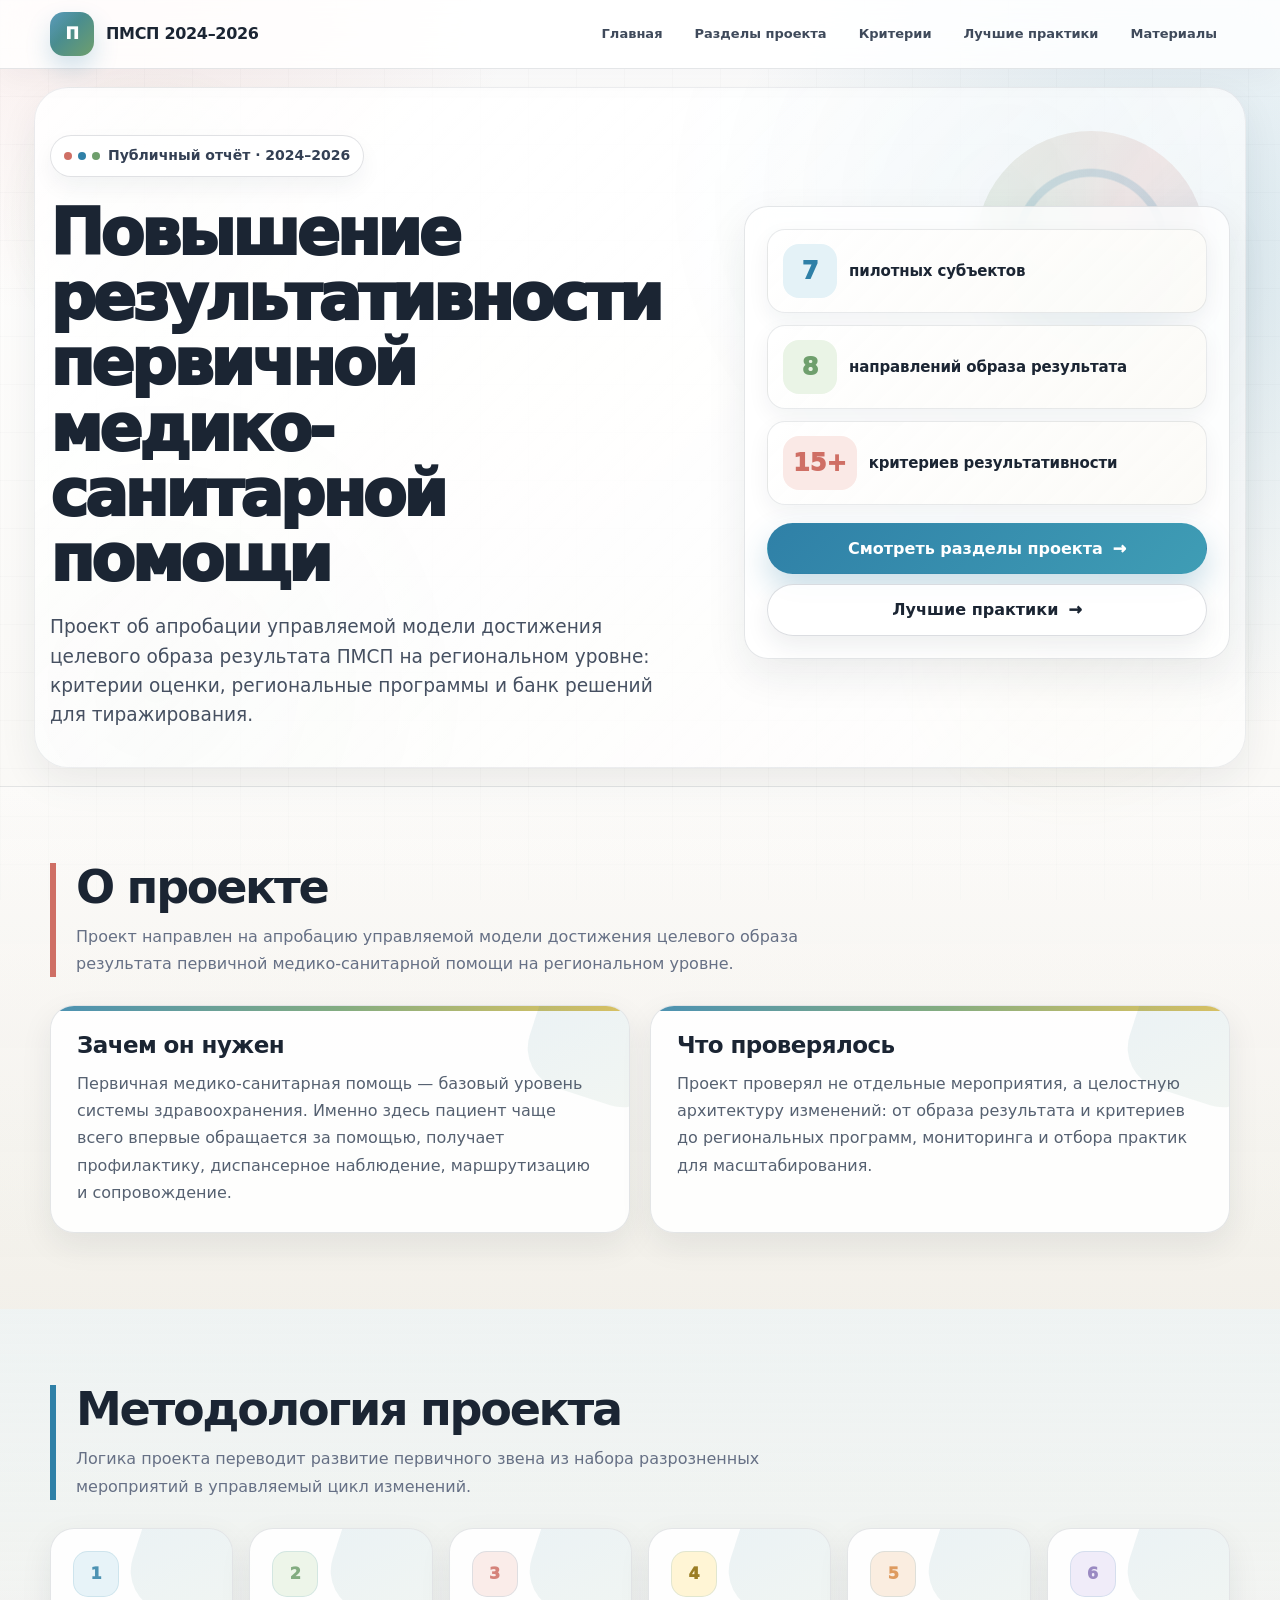
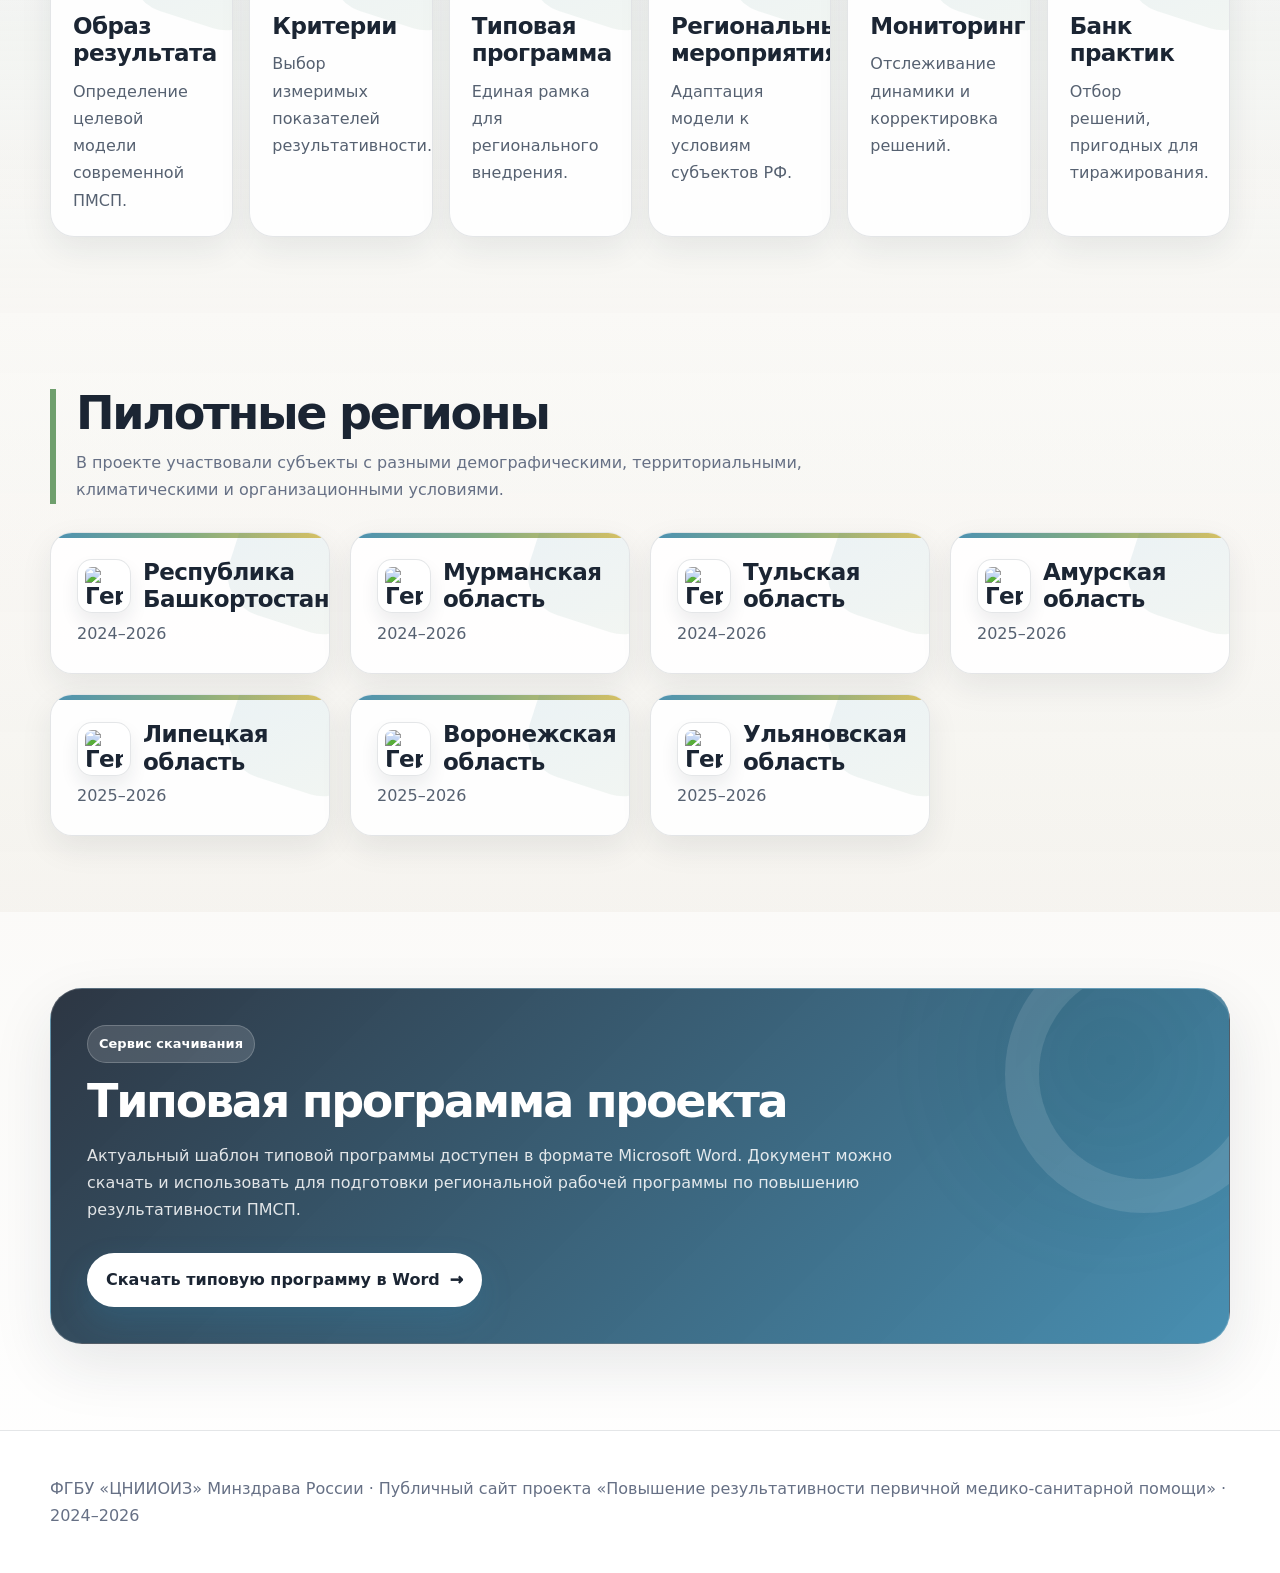
==== commit 117d8434: "Refine homepage hero layout" ====
--- a/index.html
+++ b/index.html
@@ -4,12 +4,12 @@
 <meta charset="utf-8">
 <meta name="viewport" content="width=device-width, initial-scale=1">
 <title>Повышение результативности ПМСП</title>
-<link rel="stylesheet" href="style.css?v=20260710-1213">
+<link rel="stylesheet" href="style.css?v=20260713-hero">
 </head>
 <body>
 <header class="top"><div class="container nav"><a class="brand" href="index.html"><span>П</span><span>ПМСП 2024–2026</span></a><nav class="menu"><a href="index.html">Главная</a><a href="part1.html">Разделы проекта</a><a href="criteria.html">Критерии</a><a href="best-practices.html">Лучшие практики</a><a href="index.html#materials">Материалы</a></nav></div></header>
 <main>
-<section class="hero" id="top"><div class="container hero-grid"><div><div class="eyebrow">Публичный отчёт · 2024–2026</div><h1>Повышение результативности первичной медико-санитарной помощи</h1><p class="lead">Проект направлен на апробацию управляемой модели достижения целевого образа результата ПМСП на региональном уровне. Материалы показывают, как первичное звено может работать более доступно, последовательно и ориентированно на пациента — с критериями оценки, региональными программами и банком решений для тиражирования.</p><div class="actions"><a class="btn primary" href="part1.html">Смотреть разделы проекта</a><a class="btn" href="best-practices.html">Лучшие практики</a></div></div><aside class="panel"><ul class="facts"><li><span class="badge">7</span><span><b>пилотных субъектов</b><br>Разные региональные условия для проверки модели.</span></li><li><span class="badge">8</span><span><b>направлений образа результата</b><br>От доступности до общественного здоровья.</span></li><li><span class="badge">15+</span><span><b>критериев результативности</b><br>Показатели для управляемого мониторинга изменений.</span></li></ul></aside></div></section>
+<section class="hero" id="top"><div class="container hero-grid"><div class="hero-copy"><div class="eyebrow">Публичный отчёт · 2024–2026</div><h1>Повышение результативности первичной медико-санитарной помощи</h1><p class="lead">Проект об апробации управляемой модели достижения целевого образа результата ПМСП на региональном уровне: критерии оценки, региональные программы и банк решений для тиражирования.</p></div><aside class="panel hero-panel"><ul class="facts" aria-label="Ключевые показатели проекта"><li><span class="badge">7</span><b>пилотных субъектов</b></li><li><span class="badge">8</span><b>направлений образа результата</b></li><li><span class="badge">15+</span><b>критериев результативности</b></li></ul><div class="actions hero-actions"><a class="btn primary" href="part1.html">Смотреть разделы проекта</a><a class="btn" href="best-practices.html">Лучшие практики</a></div></aside></div></section>
 <section id="about"><div class="container"><div class="head"><div><h2>О проекте</h2><p class="sub">Проект направлен на апробацию управляемой модели достижения целевого образа результата первичной медико-санитарной помощи на региональном уровне.</p></div></div><div class="grid two"><article class="card"><h3>Зачем он нужен</h3><p>Первичная медико-санитарная помощь — базовый уровень системы здравоохранения. Именно здесь пациент чаще всего впервые обращается за помощью, получает профилактику, диспансерное наблюдение, маршрутизацию и сопровождение.</p></article><article class="card"><h3>Что проверялось</h3><p>Проект проверял не отдельные мероприятия, а целостную архитектуру изменений: от образа результата и критериев до региональных программ, мониторинга и отбора практик для масштабирования.</p></article></div></div></section>
 <section id="method"><div class="container"><div class="head"><div><h2>Методология проекта</h2><p class="sub">Логика проекта переводит развитие первичного звена из набора разрозненных мероприятий в управляемый цикл изменений.</p></div></div><div class="timeline"><a class="card step step-link" href="result-image.html#characteristics"><h3>Образ результата</h3><p>Определение целевой модели современной ПМСП.</p></a><a class="card step step-link" href="criteria.html"><h3>Критерии</h3><p>Выбор измеримых показателей результативности.</p></a><a class="card step step-link" href="index.html#materials"><h3>Типовая программа</h3><p>Единая рамка для регионального внедрения.</p></a><article class="card step"><h3>Региональные мероприятия</h3><p>Адаптация модели к условиям субъектов РФ.</p></article><article class="card step"><h3>Мониторинг</h3><p>Отслеживание динамики и корректировка решений.</p></article><article class="card step"><h3>Банк практик</h3><p>Отбор решений, пригодных для тиражирования.</p></article></div></div></section>
 <section id="regions"><div class="container"><div class="head"><div><h2>Пилотные регионы</h2><p class="sub">В проекте участвовали субъекты с разными демографическими, территориальными, климатическими и организационными условиями.</p></div></div><div class="grid four"><article class="card region"><h3><img class="crest" src="https://commons.wikimedia.org/wiki/Special:FilePath/Coat%20of%20arms%20of%20Bashkortostan.svg" alt="Герб Республики Башкортостан">Республика Башкортостан</h3><p>2024–2026</p></article><article class="card region"><h3><img class="crest" src="https://commons.wikimedia.org/wiki/Special:FilePath/Coat%20of%20arms%20of%20Murmansk%20Oblast.svg" alt="Герб Мурманской области">Мурманская область</h3><p>2024–2026</p></article><article class="card region"><h3><img class="crest" src="https://commons.wikimedia.org/wiki/Special:FilePath/Coat%20of%20arms%20of%20Tula%20Oblast%20(large).svg" alt="Герб Тульской области">Тульская область</h3><p>2024–2026</p></article><article class="card region"><h3><img class="crest" src="https://commons.wikimedia.org/wiki/Special:FilePath/Coat%20of%20Arms%20of%20Amur%20Oblast.svg" alt="Герб Амурской области">Амурская область</h3><p>2025–2026</p></article><article class="card region"><h3><img class="crest" src="https://commons.wikimedia.org/wiki/Special:FilePath/Coat%20of%20Arms%20of%20Lipetsk%20oblast.svg" alt="Герб Липецкой области">Липецкая область</h3><p>2025–2026</p></article><article class="card region"><h3><img class="crest" src="https://commons.wikimedia.org/wiki/Special:FilePath/Coat%20of%20arms%20of%20Voronezh%20Oblast.svg" alt="Герб Воронежской области">Воронежская область</h3><p>2025–2026</p></article><article class="card region"><h3><img class="crest" src="https://commons.wikimedia.org/wiki/Special:FilePath/Coat%20of%20Arms%20of%20Ulyanovsk%20Oblast.png" alt="Герб Ульяновской области">Ульяновская область</h3><p>2025–2026</p></article></div></div></section>
--- a/style.css
+++ b/style.css
@@ -99,21 +99,21 @@
 .hero{
   position:relative;
   isolation:isolate;
-  padding:92px 0 72px;
+  padding:66px 0 56px;
   border-bottom:1px solid rgba(35,48,68,.10);
 }
 .hero:before{
   content:"";
   position:absolute;
-  inset:24px max(24px,calc((100% - var(--max))/2)) 24px;
+  inset:18px clamp(12px,3vw,34px);
   z-index:-1;
   border-radius:34px;
   background:
-    linear-gradient(135deg,rgba(255,255,255,.94),rgba(255,255,255,.56)),
-    radial-gradient(circle at 76% 18%,rgba(47,128,167,.20),transparent 18rem),
-    radial-gradient(circle at 12% 88%,rgba(111,159,109,.16),transparent 18rem);
-  border:1px solid rgba(35,48,68,.10);
-  box-shadow:var(--shadow-soft);
+    linear-gradient(135deg,rgba(255,255,255,.90),rgba(255,255,255,.62)),
+    radial-gradient(circle at 80% 16%,rgba(47,128,167,.14),transparent 22rem),
+    radial-gradient(circle at 10% 88%,rgba(111,159,109,.11),transparent 20rem);
+  border:1px solid rgba(35,48,68,.08);
+  box-shadow:0 14px 38px rgba(27,37,51,.07);
 }
 .hero:after{
   content:"";
@@ -130,7 +130,8 @@
   opacity:.75;
   filter:blur(.1px);
 }
-.hero-grid{display:grid;grid-template-columns:minmax(0,1.08fr) minmax(300px,.72fr);gap:34px;align-items:center}
+.hero-grid{display:grid;grid-template-columns:minmax(0,1.02fr) minmax(320px,.76fr);gap:42px;align-items:center}
+.hero-copy{min-width:0}
 .eyebrow{
   display:inline-flex;gap:8px;align-items:center;
   background:rgba(255,255,255,.72);
@@ -145,11 +146,11 @@
 }
 .eyebrow:before{content:"";width:8px;height:8px;border-radius:50%;background:var(--red);box-shadow:14px 0 0 var(--blue),28px 0 0 var(--green);margin-right:28px;flex:0 0 auto}
 h1{
-  max-width:980px;
-  font-size:clamp(42px,7vw,86px);
-  line-height:.92;
-  letter-spacing:-.07em;
-  margin:0 0 24px;
+  max-width:820px;
+  font-size:clamp(36px,5.1vw,64px);
+  line-height:1.02;
+  letter-spacing:-.055em;
+  margin:0 0 20px;
   color:var(--ink);
   font-weight:920;
   text-wrap:balance;
@@ -164,7 +165,7 @@
   text-wrap:balance;
 }
 h3{font-size:clamp(19px,2vw,23px);line-height:1.2;letter-spacing:-.025em;margin:0 0 10px;color:var(--ink);font-weight:860;text-wrap:balance}
-.lead{font-size:clamp(18px,2vw,21px);line-height:1.62;color:#465061;max-width:850px;margin:0;text-wrap:pretty}
+.lead{font-size:clamp(17px,1.45vw,19px);line-height:1.58;color:#465061;max-width:690px;margin:0;text-wrap:pretty}
 .sub{color:var(--muted);max-width:800px;margin:12px 0 0;text-wrap:pretty}
 .actions{display:flex;gap:12px;flex-wrap:wrap;margin-top:30px}
 .btn{
@@ -192,21 +193,26 @@
   box-shadow:var(--shadow-soft);
 }
 .panel{padding:20px;background:linear-gradient(180deg,rgba(255,255,255,.92),rgba(251,250,246,.92))}
+.hero-panel{padding:22px;background:rgba(255,255,255,.76);backdrop-filter:blur(14px);box-shadow:0 16px 42px rgba(27,37,51,.08)}
 .facts{display:grid;gap:12px;margin:0;padding:0;list-style:none}
 .facts li{
-  background:var(--paper);
+  background:linear-gradient(135deg,rgba(255,255,255,.96),rgba(251,250,246,.88));
   border:1px solid rgba(35,48,68,.10);
   border-radius:18px;
-  padding:16px;
+  padding:14px 15px;
   display:flex;
-  gap:13px;
-  align-items:flex-start;
-}
+  gap:12px;
+  align-items:center;
+  min-height:74px;
+}
+.facts b{font-size:15px;line-height:1.22;letter-spacing:-.01em}
 .badge{
-  min-width:42px;height:42px;padding:0 8px;
-  border-radius:14px;
+  min-width:54px;height:54px;padding:0 10px;
+  border-radius:16px;
   background:var(--blue-soft);
   color:var(--blue);
+  font-size:24px;
+  line-height:1;
   font-weight:950;
   display:grid;place-items:center;
   flex:0 0 auto;
@@ -214,6 +220,8 @@
 .facts li:nth-child(2) .badge{background:var(--green-soft);color:var(--green)}
 .facts li:nth-child(3) .badge{background:var(--red-soft);color:var(--red)}
 .facts li:nth-child(4) .badge{background:var(--yellow-soft);color:#916f00}
+.hero-actions{margin-top:18px;display:grid;grid-template-columns:1fr;gap:10px}
+.hero-actions .btn{width:100%;min-height:46px;padding:11px 16px}
 
 section{position:relative;padding:var(--section-pad) 0;scroll-margin-top:92px}
 main > section:nth-of-type(even){background:linear-gradient(180deg,rgba(255,255,255,.34),rgba(235,231,221,.32))}
@@ -404,8 +412,13 @@
 
 @media (prefers-reduced-motion:no-preference){
   .hero .eyebrow,.hero h1,.hero .lead,.hero .actions,.hero .panel,.head,.card,.quote{animation:rise .55s ease both}
-  .hero h1{animation-delay:.04s}.hero .lead{animation-delay:.08s}.hero .actions{animation-delay:.12s}.hero .panel{animation-delay:.16s}
+  .hero h1{animation-delay:.04s}.hero .lead{animation-delay:.08s}.hero .panel{animation-delay:.12s}.hero .actions{animation-delay:.18s}
+  .hero .facts li{animation:statRise .55s ease both}
+  .hero .facts li:nth-child(1){animation-delay:.18s}.hero .facts li:nth-child(2){animation-delay:.25s}.hero .facts li:nth-child(3){animation-delay:.32s}
+  .hero .badge{animation:badgeSettle .8s cubic-bezier(.2,.8,.2,1) both}
   @keyframes rise{from{opacity:0;transform:translateY(16px)}to{opacity:1;transform:translateY(0)}}
+  @keyframes statRise{from{opacity:0;transform:translateY(10px);box-shadow:0 0 0 rgba(27,37,51,0)}to{opacity:1;transform:translateY(0);box-shadow:0 8px 22px rgba(27,37,51,.055)}}
+  @keyframes badgeSettle{0%{opacity:.72;transform:translateY(4px)}100%{opacity:1;transform:translateY(0)}}
 }
 @media(max-width:1100px){
   .timeline{grid-template-columns:repeat(3,minmax(0,1fr))}
@@ -413,7 +426,8 @@
 }
 @media(max-width:980px){
   :root{--section-pad:58px}
-  .hero-grid,.two,.three{grid-template-columns:1fr 1fr}
+  .hero-grid{grid-template-columns:minmax(0,1fr) minmax(300px,.72fr);gap:28px}
+  .two,.three{grid-template-columns:1fr 1fr}
   .kpi{grid-template-columns:1fr 1fr}
   .menu{display:none}
   .hero:after{width:160px;opacity:.45}
@@ -423,11 +437,14 @@
   :root{--section-pad:44px}
   .container{width:min(100% - 28px,var(--max))}
   .nav{padding:10px 0}.brand{font-size:14px}.brand span:first-child{width:40px;height:40px;border-radius:12px}
-  .hero{padding:54px 0 38px}.hero:before{inset:12px 10px;border-radius:24px}.hero:after{display:none}
+  .hero{padding:30px 0 24px}.hero:before{inset:8px 8px;border-radius:24px}.hero:after{display:none}
   .hero-grid,.two,.three,.four,.kpi,.timeline{grid-template-columns:1fr}
-  h1{font-size:clamp(36px,13vw,54px);letter-spacing:-.055em}
+  .hero-grid{gap:22px}
+  .eyebrow{font-size:12px;margin-bottom:12px;padding:6px 10px}
+  h1{font-size:clamp(28px,8.8vw,38px);line-height:1.06;letter-spacing:-.043em;margin-bottom:12px}
   h2{font-size:clamp(27px,9vw,38px)}
-  .lead{font-size:17px;line-height:1.58}
+  .lead{font-size:15.5px;line-height:1.46}
+  .hero-panel{padding:14px}.facts{gap:8px}.facts li{min-height:54px;padding:9px 11px;border-radius:15px}.facts b{font-size:13.5px}.badge{min-width:42px;height:42px;font-size:20px;border-radius:13px}.hero-actions{margin-top:10px;gap:8px}.hero-actions .btn{min-height:42px;padding:9px 14px;font-size:14px}
   .card,.panel{border-radius:18px;padding:20px}
   .head{display:block;padding-left:14px;margin-bottom:22px}
   .actions{gap:10px}.btn{width:100%;padding-inline:16px}
@@ -443,7 +460,7 @@
   .container{width:min(100% - 20px,var(--max))}
   .hero:before{inset:8px 6px}
   .card,.panel{padding:18px}
-  .facts li{padding:14px}
+  .facts li{padding:10px 11px}
   .criteria-index a{padding:12px;gap:10px}
   .criteria-index span{min-width:42px}
 }
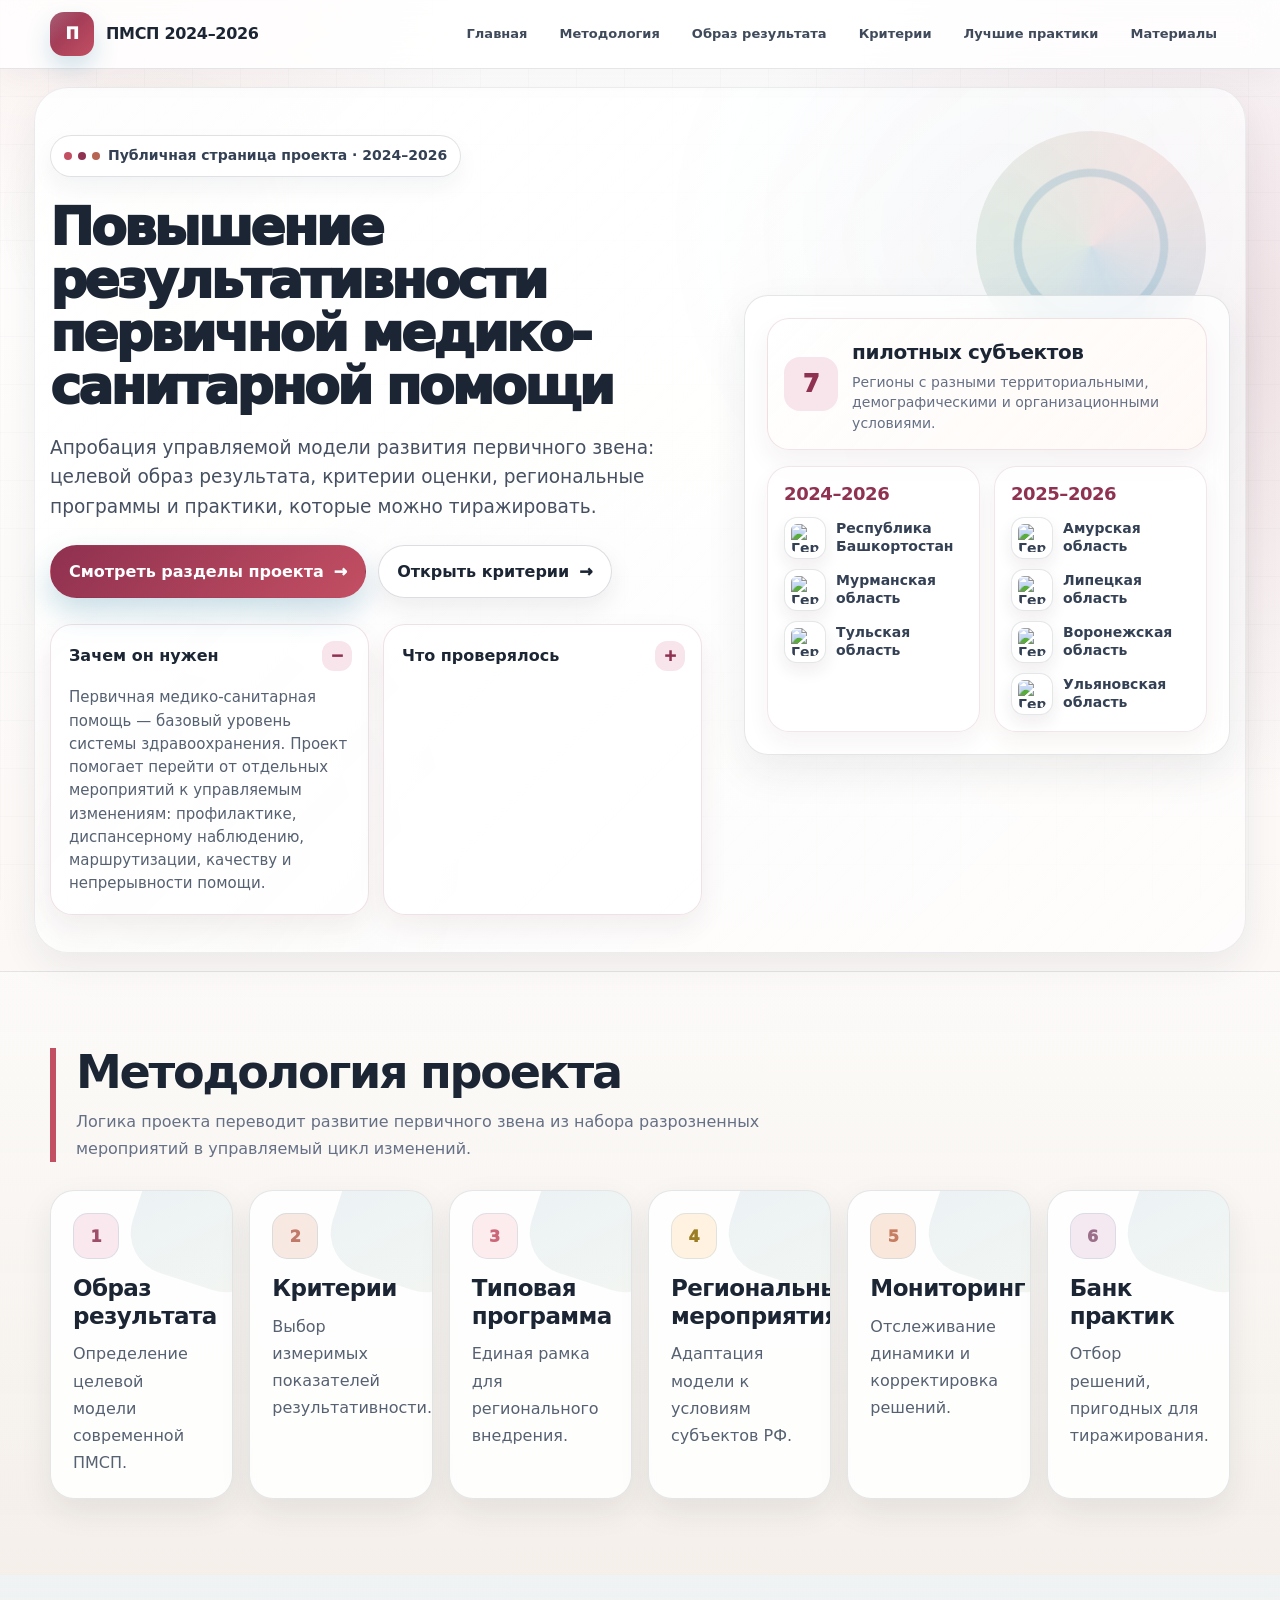
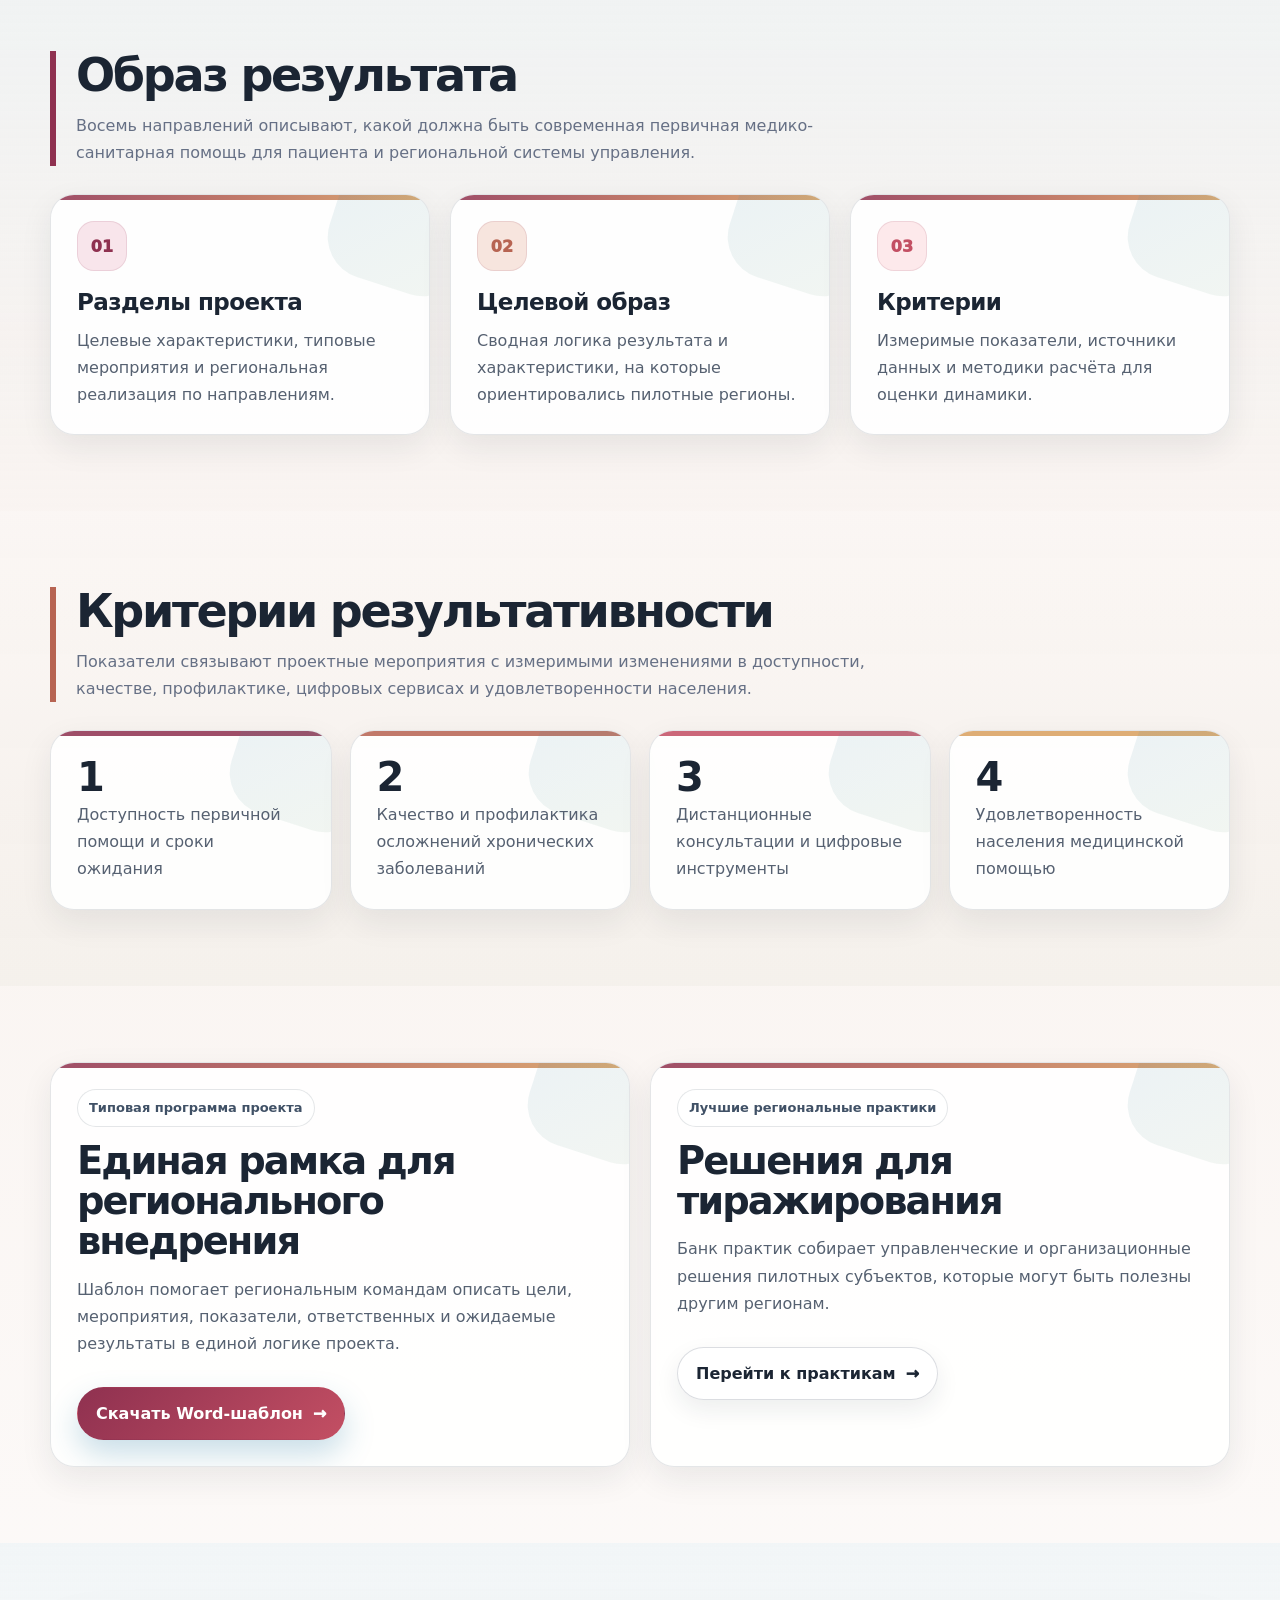
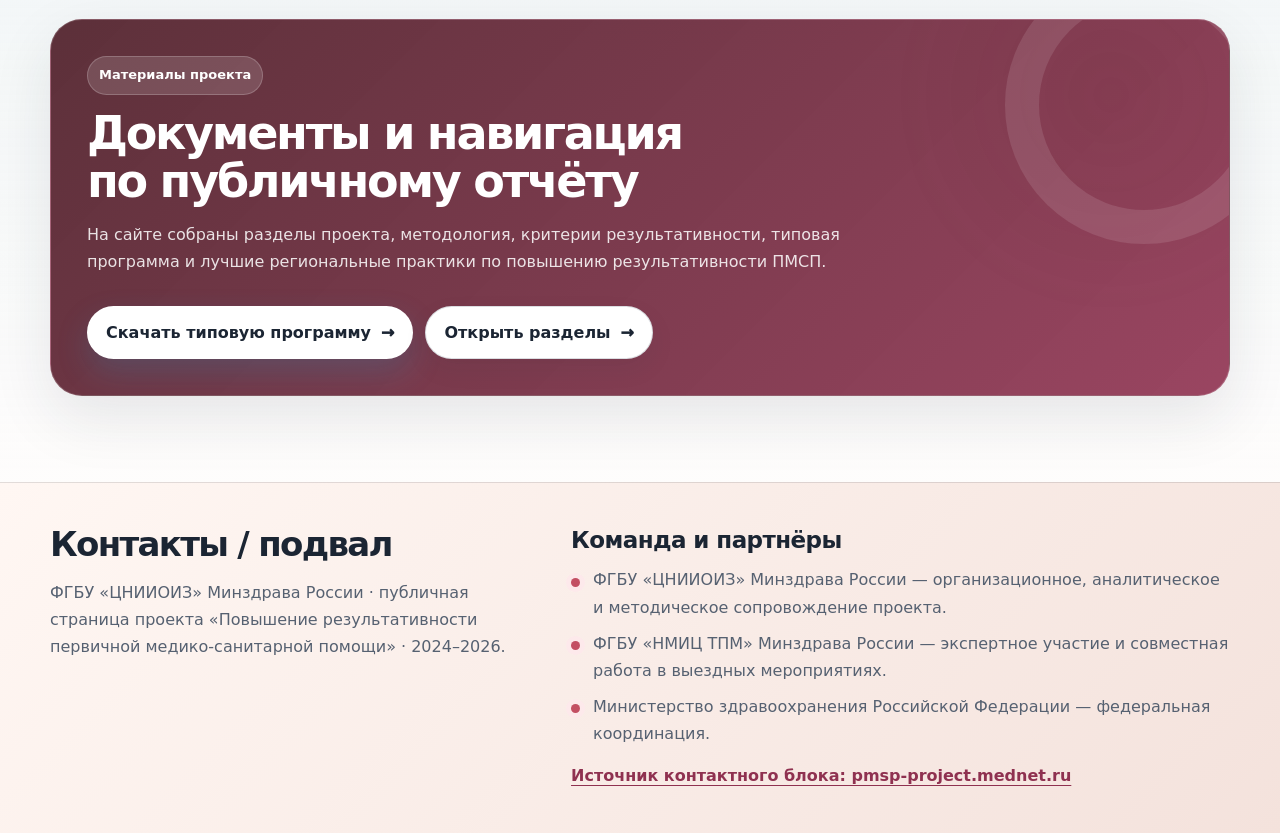
==== commit 17fce9e4: "Redesign homepage for PMSP project" ====
--- a/index.html
+++ b/index.html
@@ -4,17 +4,18 @@
 <meta charset="utf-8">
 <meta name="viewport" content="width=device-width, initial-scale=1">
 <title>Повышение результативности ПМСП</title>
-<link rel="stylesheet" href="style.css?v=20260713-hero">
+<link rel="stylesheet" href="style.css?v=20260715-redesign">
 </head>
 <body>
-<header class="top"><div class="container nav"><a class="brand" href="index.html"><span>П</span><span>ПМСП 2024–2026</span></a><nav class="menu"><a href="index.html">Главная</a><a href="part1.html">Разделы проекта</a><a href="criteria.html">Критерии</a><a href="best-practices.html">Лучшие практики</a><a href="index.html#materials">Материалы</a></nav></div></header>
+<header class="top"><div class="container nav"><a class="brand" href="index.html"><span>П</span><span>ПМСП 2024–2026</span></a><nav class="menu"><a href="index.html">Главная</a><a href="#method">Методология</a><a href="part1.html">Образ результата</a><a href="criteria.html">Критерии</a><a href="best-practices.html">Лучшие практики</a><a href="#materials">Материалы</a></nav></div></header>
 <main>
-<section class="hero" id="top"><div class="container hero-grid"><div class="hero-copy"><div class="eyebrow">Публичный отчёт · 2024–2026</div><h1>Повышение результативности первичной медико-санитарной помощи</h1><p class="lead">Проект об апробации управляемой модели достижения целевого образа результата ПМСП на региональном уровне: критерии оценки, региональные программы и банк решений для тиражирования.</p></div><aside class="panel hero-panel"><ul class="facts" aria-label="Ключевые показатели проекта"><li><span class="badge">7</span><b>пилотных субъектов</b></li><li><span class="badge">8</span><b>направлений образа результата</b></li><li><span class="badge">15+</span><b>критериев результативности</b></li></ul><div class="actions hero-actions"><a class="btn primary" href="part1.html">Смотреть разделы проекта</a><a class="btn" href="best-practices.html">Лучшие практики</a></div></aside></div></section>
-<section id="about"><div class="container"><div class="head"><div><h2>О проекте</h2><p class="sub">Проект направлен на апробацию управляемой модели достижения целевого образа результата первичной медико-санитарной помощи на региональном уровне.</p></div></div><div class="grid two"><article class="card"><h3>Зачем он нужен</h3><p>Первичная медико-санитарная помощь — базовый уровень системы здравоохранения. Именно здесь пациент чаще всего впервые обращается за помощью, получает профилактику, диспансерное наблюдение, маршрутизацию и сопровождение.</p></article><article class="card"><h3>Что проверялось</h3><p>Проект проверял не отдельные мероприятия, а целостную архитектуру изменений: от образа результата и критериев до региональных программ, мониторинга и отбора практик для масштабирования.</p></article></div></div></section>
-<section id="method"><div class="container"><div class="head"><div><h2>Методология проекта</h2><p class="sub">Логика проекта переводит развитие первичного звена из набора разрозненных мероприятий в управляемый цикл изменений.</p></div></div><div class="timeline"><a class="card step step-link" href="result-image.html#characteristics"><h3>Образ результата</h3><p>Определение целевой модели современной ПМСП.</p></a><a class="card step step-link" href="criteria.html"><h3>Критерии</h3><p>Выбор измеримых показателей результативности.</p></a><a class="card step step-link" href="index.html#materials"><h3>Типовая программа</h3><p>Единая рамка для регионального внедрения.</p></a><article class="card step"><h3>Региональные мероприятия</h3><p>Адаптация модели к условиям субъектов РФ.</p></article><article class="card step"><h3>Мониторинг</h3><p>Отслеживание динамики и корректировка решений.</p></article><article class="card step"><h3>Банк практик</h3><p>Отбор решений, пригодных для тиражирования.</p></article></div></div></section>
-<section id="regions"><div class="container"><div class="head"><div><h2>Пилотные регионы</h2><p class="sub">В проекте участвовали субъекты с разными демографическими, территориальными, климатическими и организационными условиями.</p></div></div><div class="grid four"><article class="card region"><h3><img class="crest" src="https://commons.wikimedia.org/wiki/Special:FilePath/Coat%20of%20arms%20of%20Bashkortostan.svg" alt="Герб Республики Башкортостан">Республика Башкортостан</h3><p>2024–2026</p></article><article class="card region"><h3><img class="crest" src="https://commons.wikimedia.org/wiki/Special:FilePath/Coat%20of%20arms%20of%20Murmansk%20Oblast.svg" alt="Герб Мурманской области">Мурманская область</h3><p>2024–2026</p></article><article class="card region"><h3><img class="crest" src="https://commons.wikimedia.org/wiki/Special:FilePath/Coat%20of%20arms%20of%20Tula%20Oblast%20(large).svg" alt="Герб Тульской области">Тульская область</h3><p>2024–2026</p></article><article class="card region"><h3><img class="crest" src="https://commons.wikimedia.org/wiki/Special:FilePath/Coat%20of%20Arms%20of%20Amur%20Oblast.svg" alt="Герб Амурской области">Амурская область</h3><p>2025–2026</p></article><article class="card region"><h3><img class="crest" src="https://commons.wikimedia.org/wiki/Special:FilePath/Coat%20of%20Arms%20of%20Lipetsk%20oblast.svg" alt="Герб Липецкой области">Липецкая область</h3><p>2025–2026</p></article><article class="card region"><h3><img class="crest" src="https://commons.wikimedia.org/wiki/Special:FilePath/Coat%20of%20arms%20of%20Voronezh%20Oblast.svg" alt="Герб Воронежской области">Воронежская область</h3><p>2025–2026</p></article><article class="card region"><h3><img class="crest" src="https://commons.wikimedia.org/wiki/Special:FilePath/Coat%20of%20Arms%20of%20Ulyanovsk%20Oblast.png" alt="Герб Ульяновской области">Ульяновская область</h3><p>2025–2026</p></article></div></div></section>
-<section id="materials"><div class="container"><div class="quote"><span class="pill">Сервис скачивания</span><h2>Типовая программа проекта</h2><p>Актуальный шаблон типовой программы доступен в формате Microsoft Word. Документ можно скачать и использовать для подготовки региональной рабочей программы по повышению результативности ПМСП.</p><div class="actions"><a class="btn primary" href="assets/materials/tipovaya-programma-pmsp.docx" download>Скачать типовую программу в Word</a></div></div></div></section>
+<section class="hero" id="top"><div class="container hero-grid"><div class="hero-copy"><div class="eyebrow">Публичная страница проекта · 2024–2026</div><h1>Повышение результативности первичной медико-санитарной помощи</h1><p class="lead">Апробация управляемой модели развития первичного звена: целевой образ результата, критерии оценки, региональные программы и практики, которые можно тиражировать.</p><div class="actions"><a class="btn primary" href="part1.html">Смотреть разделы проекта</a><a class="btn" href="criteria.html">Открыть критерии</a></div><div class="hero-accordions" aria-label="Краткое описание проекта"><details class="info-drop" open><summary>Зачем он нужен</summary><p>Первичная медико-санитарная помощь — базовый уровень системы здравоохранения. Проект помогает перейти от отдельных мероприятий к управляемым изменениям: профилактике, диспансерному наблюдению, маршрутизации, качеству и непрерывности помощи.</p></details><details class="info-drop"><summary>Что проверялось</summary><p>Проверялась целостная архитектура изменений: образ результата ПМСП, набор измеримых критериев, типовая программа, региональные мероприятия, мониторинг динамики и отбор лучших практик для масштабирования.</p></details></div></div><aside class="panel hero-panel"><div class="hero-stat"><span class="badge">7</span><div><b>пилотных субъектов</b><p>Регионы с разными территориальными, демографическими и организационными условиями.</p></div></div><div class="region-board" aria-label="Пилотные регионы"><div class="region-year"><h3>2024–2026</h3><ul><li><img class="crest" src="https://commons.wikimedia.org/wiki/Special:FilePath/Coat%20of%20arms%20of%20Bashkortostan.svg" alt="Герб Республики Башкортостан"><span>Республика Башкортостан</span></li><li><img class="crest" src="https://commons.wikimedia.org/wiki/Special:FilePath/Coat%20of%20arms%20of%20Murmansk%20Oblast.svg" alt="Герб Мурманской области"><span>Мурманская область</span></li><li><img class="crest" src="https://commons.wikimedia.org/wiki/Special:FilePath/Coat%20of%20arms%20of%20Tula%20Oblast%20(large).svg" alt="Герб Тульской области"><span>Тульская область</span></li></ul></div><div class="region-year"><h3>2025–2026</h3><ul><li><img class="crest" src="https://commons.wikimedia.org/wiki/Special:FilePath/Coat%20of%20Arms%20of%20Amur%20Oblast.svg" alt="Герб Амурской области"><span>Амурская область</span></li><li><img class="crest" src="https://commons.wikimedia.org/wiki/Special:FilePath/Coat%20of%20Arms%20of%20Lipetsk%20oblast.svg" alt="Герб Липецкой области"><span>Липецкая область</span></li><li><img class="crest" src="https://commons.wikimedia.org/wiki/Special:FilePath/Coat%20of%20arms%20of%20Voronezh%20Oblast.svg" alt="Герб Воронежской области"><span>Воронежская область</span></li><li><img class="crest" src="https://commons.wikimedia.org/wiki/Special:FilePath/Coat%20of%20Arms%20of%20Ulyanovsk%20Oblast.png" alt="Герб Ульяновской области"><span>Ульяновская область</span></li></ul></div></div></aside></div></section>
+<section id="method"><div class="container"><div class="head"><div><h2>Методология проекта</h2><p class="sub">Логика проекта переводит развитие первичного звена из набора разрозненных мероприятий в управляемый цикл изменений.</p></div></div><div class="timeline"><a class="card step step-link" href="result-image.html#characteristics"><h3>Образ результата</h3><p>Определение целевой модели современной ПМСП.</p></a><a class="card step step-link" href="criteria.html"><h3>Критерии</h3><p>Выбор измеримых показателей результативности.</p></a><a class="card step step-link" href="#materials"><h3>Типовая программа</h3><p>Единая рамка для регионального внедрения.</p></a><article class="card step"><h3>Региональные мероприятия</h3><p>Адаптация модели к условиям субъектов РФ.</p></article><article class="card step"><h3>Мониторинг</h3><p>Отслеживание динамики и корректировка решений.</p></article><a class="card step step-link" href="best-practices.html"><h3>Банк практик</h3><p>Отбор решений, пригодных для тиражирования.</p></a></div></div></section>
+<section id="result"><div class="container"><div class="head"><div><h2>Образ результата</h2><p class="sub">Восемь направлений описывают, какой должна быть современная первичная медико-санитарная помощь для пациента и региональной системы управления.</p></div></div><div class="grid three"><a class="card feature-card" href="part1.html"><span class="icon-dot">01</span><h3>Разделы проекта</h3><p>Целевые характеристики, типовые мероприятия и региональная реализация по направлениям.</p></a><a class="card feature-card" href="result-image.html"><span class="icon-dot">02</span><h3>Целевой образ</h3><p>Сводная логика результата и характеристики, на которые ориентировались пилотные регионы.</p></a><a class="card feature-card" href="criteria.html"><span class="icon-dot">03</span><h3>Критерии</h3><p>Измеримые показатели, источники данных и методики расчёта для оценки динамики.</p></a></div></div></section>
+<section id="criteria-preview"><div class="container"><div class="head"><div><h2>Критерии результативности</h2><p class="sub">Показатели связывают проектные мероприятия с измеримыми изменениями в доступности, качестве, профилактике, цифровых сервисах и удовлетворенности населения.</p></div></div><div class="kpi"><a class="card metric-link" href="criteria.html#access-1"><strong>1</strong><p>Доступность первичной помощи и сроки ожидания</p></a><a class="card metric-link" href="criteria.html#quality-1"><strong>2</strong><p>Качество и профилактика осложнений хронических заболеваний</p></a><a class="card metric-link" href="criteria.html#digital-1"><strong>3</strong><p>Дистанционные консультации и цифровые инструменты</p></a><a class="card metric-link" href="criteria.html#satisfaction-1"><strong>4</strong><p>Удовлетворенность населения медицинской помощью</p></a></div></div></section>
+<section id="program"><div class="container"><div class="grid two"><article class="card program-card"><span class="pill">Типовая программа проекта</span><h2>Единая рамка для регионального внедрения</h2><p>Шаблон помогает региональным командам описать цели, мероприятия, показатели, ответственных и ожидаемые результаты в единой логике проекта.</p><div class="actions"><a class="btn primary" href="assets/materials/tipovaya-programma-pmsp.docx" download>Скачать Word-шаблон</a></div></article><article class="card program-card"><span class="pill">Лучшие региональные практики</span><h2>Решения для тиражирования</h2><p>Банк практик собирает управленческие и организационные решения пилотных субъектов, которые могут быть полезны другим регионам.</p><div class="actions"><a class="btn" href="best-practices.html">Перейти к практикам</a></div></article></div></div></section>
+<section id="materials"><div class="container"><div class="quote"><span class="pill">Материалы проекта</span><h2>Документы и навигация по публичному отчёту</h2><p>На сайте собраны разделы проекта, методология, критерии результативности, типовая программа и лучшие региональные практики по повышению результативности ПМСП.</p><div class="actions"><a class="btn primary" href="assets/materials/tipovaya-programma-pmsp.docx" download>Скачать типовую программу</a><a class="btn" href="part1.html">Открыть разделы</a></div></div></div></section>
 </main>
-<footer class="footer"><div class="container">ФГБУ «ЦНИИОИЗ» Минздрава России · Публичный сайт проекта «Повышение результативности первичной медико-санитарной помощи» · 2024–2026</div></footer>
+<footer class="footer" id="contacts"><div class="container footer-grid"><div><h2>Контакты / подвал</h2><p>ФГБУ «ЦНИИОИЗ» Минздрава России · публичная страница проекта «Повышение результативности первичной медико-санитарной помощи» · 2024–2026.</p></div><div><h3>Команда и партнёры</h3><ul class="footer-list"><li>ФГБУ «ЦНИИОИЗ» Минздрава России — организационное, аналитическое и методическое сопровождение проекта.</li><li>ФГБУ «НМИЦ ТПМ» Минздрава России — экспертное участие и совместная работа в выездных мероприятиях.</li><li>Министерство здравоохранения Российской Федерации — федеральная координация.</li></ul><a class="footer-link" href="https://pmsp-project.mednet.ru/">Источник контактного блока: pmsp-project.mednet.ru</a></div></div></footer>
 </body>
 </html>
--- a/style.css
+++ b/style.css
@@ -1,25 +1,25 @@
 :root{
-  --bg:#f5f3ee;
-  --bg-2:#ebe7dd;
+  --bg:#f8f1ed;
+  --bg-2:#f1e4dc;
   --paper:#ffffff;
-  --paper-soft:#fbfaf6;
+  --paper-soft:#fff9f5;
   --ink:#1b2533;
   --muted:#667085;
-  --line:#d8d2c5;
+  --line:#e4d2c9;
   --line-strong:#233044;
-  --blue:#2f80a7;
-  --blue-soft:#e4f2f7;
-  --green:#6f9f6d;
-  --green-soft:#eaf4e6;
-  --red:#cf6f65;
-  --red-soft:#fae9e6;
-  --yellow:#e5bd43;
-  --yellow-soft:#fff4ce;
-  --orange:#d98b45;
-  --orange-soft:#faeadb;
-  --violet:#8a77b8;
-  --violet-soft:#eee9f8;
-  --beige:#efe7d9;
+  --blue:#8f3150;
+  --blue-soft:#f8e5eb;
+  --green:#b76452;
+  --green-soft:#f7e5de;
+  --red:#c34f63;
+  --red-soft:#fde9eb;
+  --yellow:#d9a05f;
+  --yellow-soft:#fff0dc;
+  --orange:#bd6847;
+  --orange-soft:#f8e3d7;
+  --violet:#8b5877;
+  --violet-soft:#f4e6ef;
+  --beige:#f1e0d4;
   --gray:#eef0f2;
   --shadow:0 22px 60px rgba(27,37,51,.10);
   --shadow-soft:0 12px 32px rgba(27,37,51,.08);
@@ -38,7 +38,7 @@
   color:var(--ink);
   background:
     radial-gradient(circle at 8% -4%, rgba(207,111,101,.16), transparent 28rem),
-    radial-gradient(circle at 93% 8%, rgba(47,128,167,.18), transparent 30rem),
+    radial-gradient(circle at 93% 8%, rgba(143,49,80,.15), transparent 30rem),
     linear-gradient(180deg,#fff 0%,var(--bg) 48%,#fff 100%);
   overflow-x:hidden;
 }
@@ -78,7 +78,7 @@
   color:#fff;
   background:
     linear-gradient(135deg, rgba(255,255,255,.22), transparent 42%),
-    linear-gradient(135deg,var(--blue),var(--green));
+    linear-gradient(135deg,var(--blue),var(--red));
   display:grid;place-items:center;
   font-weight:950;
   box-shadow:0 12px 24px rgba(47,128,167,.22);
@@ -147,7 +147,7 @@
 .eyebrow:before{content:"";width:8px;height:8px;border-radius:50%;background:var(--red);box-shadow:14px 0 0 var(--blue),28px 0 0 var(--green);margin-right:28px;flex:0 0 auto}
 h1{
   max-width:820px;
-  font-size:clamp(36px,5.1vw,64px);
+  font-size:clamp(34px,4.2vw,52px);
   line-height:1.02;
   letter-spacing:-.055em;
   margin:0 0 20px;
@@ -181,7 +181,7 @@
   transition:transform .18s ease,box-shadow .18s ease,background .18s ease,border-color .18s ease;
 }
 .btn:after{content:"→";font-weight:950;transition:transform .18s ease}
-.btn.primary{background:linear-gradient(135deg,var(--blue),#3f9db5);color:#fff;border-color:transparent;box-shadow:0 14px 30px rgba(47,128,167,.26)}
+.btn.primary{background:linear-gradient(135deg,var(--blue),var(--red));color:#fff;border-color:transparent;box-shadow:0 14px 30px rgba(47,128,167,.26)}
 .btn:hover{transform:translateY(-2px);box-shadow:0 16px 34px rgba(27,37,51,.13);border-color:rgba(47,128,167,.30)}
 .btn:hover:after{transform:translateX(3px)}
 
@@ -336,7 +336,7 @@
 .list li:nth-child(4n+4):before{background:var(--yellow);box-shadow:0 0 0 5px var(--yellow-soft)}
 .quote{
   background:
-    linear-gradient(135deg,rgba(27,37,51,.92),rgba(47,128,167,.88)),
+    linear-gradient(135deg,rgba(82,35,45,.94),rgba(143,49,80,.90)),
     radial-gradient(circle at 90% 20%,rgba(111,159,109,.42),transparent 14rem);
   color:white;
   border-radius:32px;
@@ -359,6 +359,29 @@
 .quote h2{color:#fff}.quote p{color:rgba(255,255,255,.86);max-width:850px}.quote .pill{background:rgba(255,255,255,.14);color:#fff;border-color:rgba(255,255,255,.20)}.quote .btn{background:#fff;color:var(--ink)}
 .footer{padding:44px 0;color:var(--muted);border-top:1px solid rgba(35,48,68,.12);margin-top:10px;background:rgba(255,255,255,.70)}
 .materials{border-style:dashed;background:rgba(255,255,255,.82)}
+
+
+.hero .actions{margin-top:24px}
+.hero-accordions{display:grid;grid-template-columns:repeat(2,minmax(0,1fr));gap:14px;margin-top:26px;max-width:780px}
+.info-drop{background:rgba(255,255,255,.78);border:1px solid rgba(143,49,80,.14);border-radius:22px;box-shadow:0 12px 28px rgba(82,35,45,.07);overflow:hidden;transition:transform .18s ease,box-shadow .18s ease,border-color .18s ease}
+.info-drop:hover{transform:translateY(-2px);box-shadow:0 18px 38px rgba(82,35,45,.11);border-color:rgba(143,49,80,.24)}
+.info-drop summary{cursor:pointer;list-style:none;padding:17px 52px 17px 18px;font-weight:900;position:relative;color:var(--ink)}
+.info-drop summary::-webkit-details-marker{display:none}
+.info-drop summary:after{content:"+";position:absolute;right:16px;top:50%;transform:translateY(-50%);width:30px;height:30px;border-radius:12px;background:var(--blue-soft);color:var(--blue);display:grid;place-items:center;font-weight:950}
+.info-drop[open] summary:after{content:"−"}
+.info-drop p{margin:0;padding:0 18px 18px;color:#566171;font-size:15px;line-height:1.55}
+.hero-stat{display:flex;gap:14px;align-items:center;background:linear-gradient(135deg,#fff,rgba(255,249,245,.92));border:1px solid rgba(143,49,80,.13);border-radius:22px;padding:16px;box-shadow:0 12px 26px rgba(82,35,45,.06);margin-bottom:16px}
+.hero-stat b{font-size:20px;letter-spacing:-.02em}.hero-stat p{margin:3px 0 0;color:#667085;line-height:1.45;font-size:14px}
+.region-board{display:grid;grid-template-columns:repeat(2,minmax(0,1fr));gap:14px}
+.region-year{background:rgba(255,255,255,.78);border:1px solid rgba(143,49,80,.12);border-radius:22px;padding:16px;box-shadow:0 10px 22px rgba(82,35,45,.055)}
+.region-year h3{font-size:18px;margin-bottom:12px;color:var(--blue)}
+.region-year ul{list-style:none;margin:0;padding:0;display:grid;gap:10px}
+.region-year li{display:flex;align-items:center;gap:10px;min-width:0;color:#344054;font-weight:800;font-size:14px;line-height:1.22}
+.region-year .crest{width:42px;height:42px;border-radius:13px;padding:6px;box-shadow:0 8px 16px rgba(82,35,45,.08)}
+.feature-card{display:block;color:inherit;text-decoration:none}.feature-card .icon-dot{display:inline-grid;place-items:center;width:50px;height:50px;border-radius:17px;background:var(--blue-soft);color:var(--blue);font-weight:950;margin-bottom:18px;box-shadow:inset 0 0 0 1px rgba(143,49,80,.12)}
+.feature-card:nth-child(2) .icon-dot{background:var(--green-soft);color:var(--green)}.feature-card:nth-child(3) .icon-dot{background:var(--red-soft);color:var(--red)}
+.program-card h2{font-size:clamp(28px,3vw,40px);margin-bottom:14px}.program-card p{max-width:620px}
+.footer{background:linear-gradient(135deg,#fff7f3,#f4e2dc);color:#566171}.footer h2{font-size:clamp(24px,3vw,34px);margin-bottom:12px}.footer h3{margin-bottom:12px}.footer-grid{display:grid;grid-template-columns:.85fr 1.15fr;gap:34px;align-items:start}.footer-list{margin:0 0 14px;padding:0;list-style:none;display:grid;gap:9px}.footer-list li{position:relative;padding-left:22px}.footer-list li:before{content:"";position:absolute;left:0;top:.7em;width:9px;height:9px;border-radius:50%;background:var(--red);box-shadow:0 0 0 5px var(--red-soft)}.footer-link{font-weight:850;color:var(--blue);text-decoration:underline;text-underline-offset:4px}
 
 /* Страницы разделов проекта */
 .section-toc h3{margin-bottom:14px}
@@ -441,7 +464,7 @@
   .hero-grid,.two,.three,.four,.kpi,.timeline{grid-template-columns:1fr}
   .hero-grid{gap:22px}
   .eyebrow{font-size:12px;margin-bottom:12px;padding:6px 10px}
-  h1{font-size:clamp(28px,8.8vw,38px);line-height:1.06;letter-spacing:-.043em;margin-bottom:12px}
+  h1{font-size:clamp(25px,7.4vw,34px);line-height:1.08;letter-spacing:-.04em;margin-bottom:12px}
   h2{font-size:clamp(27px,9vw,38px)}
   .lead{font-size:15.5px;line-height:1.46}
   .hero-panel{padding:14px}.facts{gap:8px}.facts li{min-height:54px;padding:9px 11px;border-radius:15px}.facts b{font-size:13.5px}.badge{min-width:42px;height:42px;font-size:20px;border-radius:13px}.hero-actions{margin-top:10px;gap:8px}.hero-actions .btn{min-height:42px;padding:9px 14px;font-size:14px}
@@ -455,7 +478,14 @@
   .method-card h3,#characteristics .section-card h3{padding-right:0}
   #characteristics .section-card .num{position:relative;right:auto;top:auto;height:46px}
   .region h3{align-items:flex-start}.crest{width:50px;height:50px}
-}
+
+  .hero-accordions{grid-template-columns:1fr;margin-top:16px;gap:10px}
+  .info-drop summary{padding:14px 48px 14px 15px}.info-drop p{padding:0 15px 15px;font-size:14px}
+  .region-board{grid-template-columns:1fr;gap:10px}.region-year{padding:13px}.region-year li{font-size:13.5px}.region-year .crest{width:38px;height:38px}
+  .hero-stat{padding:13px;margin-bottom:10px}.hero-stat b{font-size:17px}.hero-stat p{font-size:13px}.hero-stat .badge{min-width:46px;height:46px}
+  .footer-grid{grid-template-columns:1fr;gap:18px}
+}
+
 @media(max-width:420px){
   .container{width:min(100% - 20px,var(--max))}
   .hero:before{inset:8px 6px}
